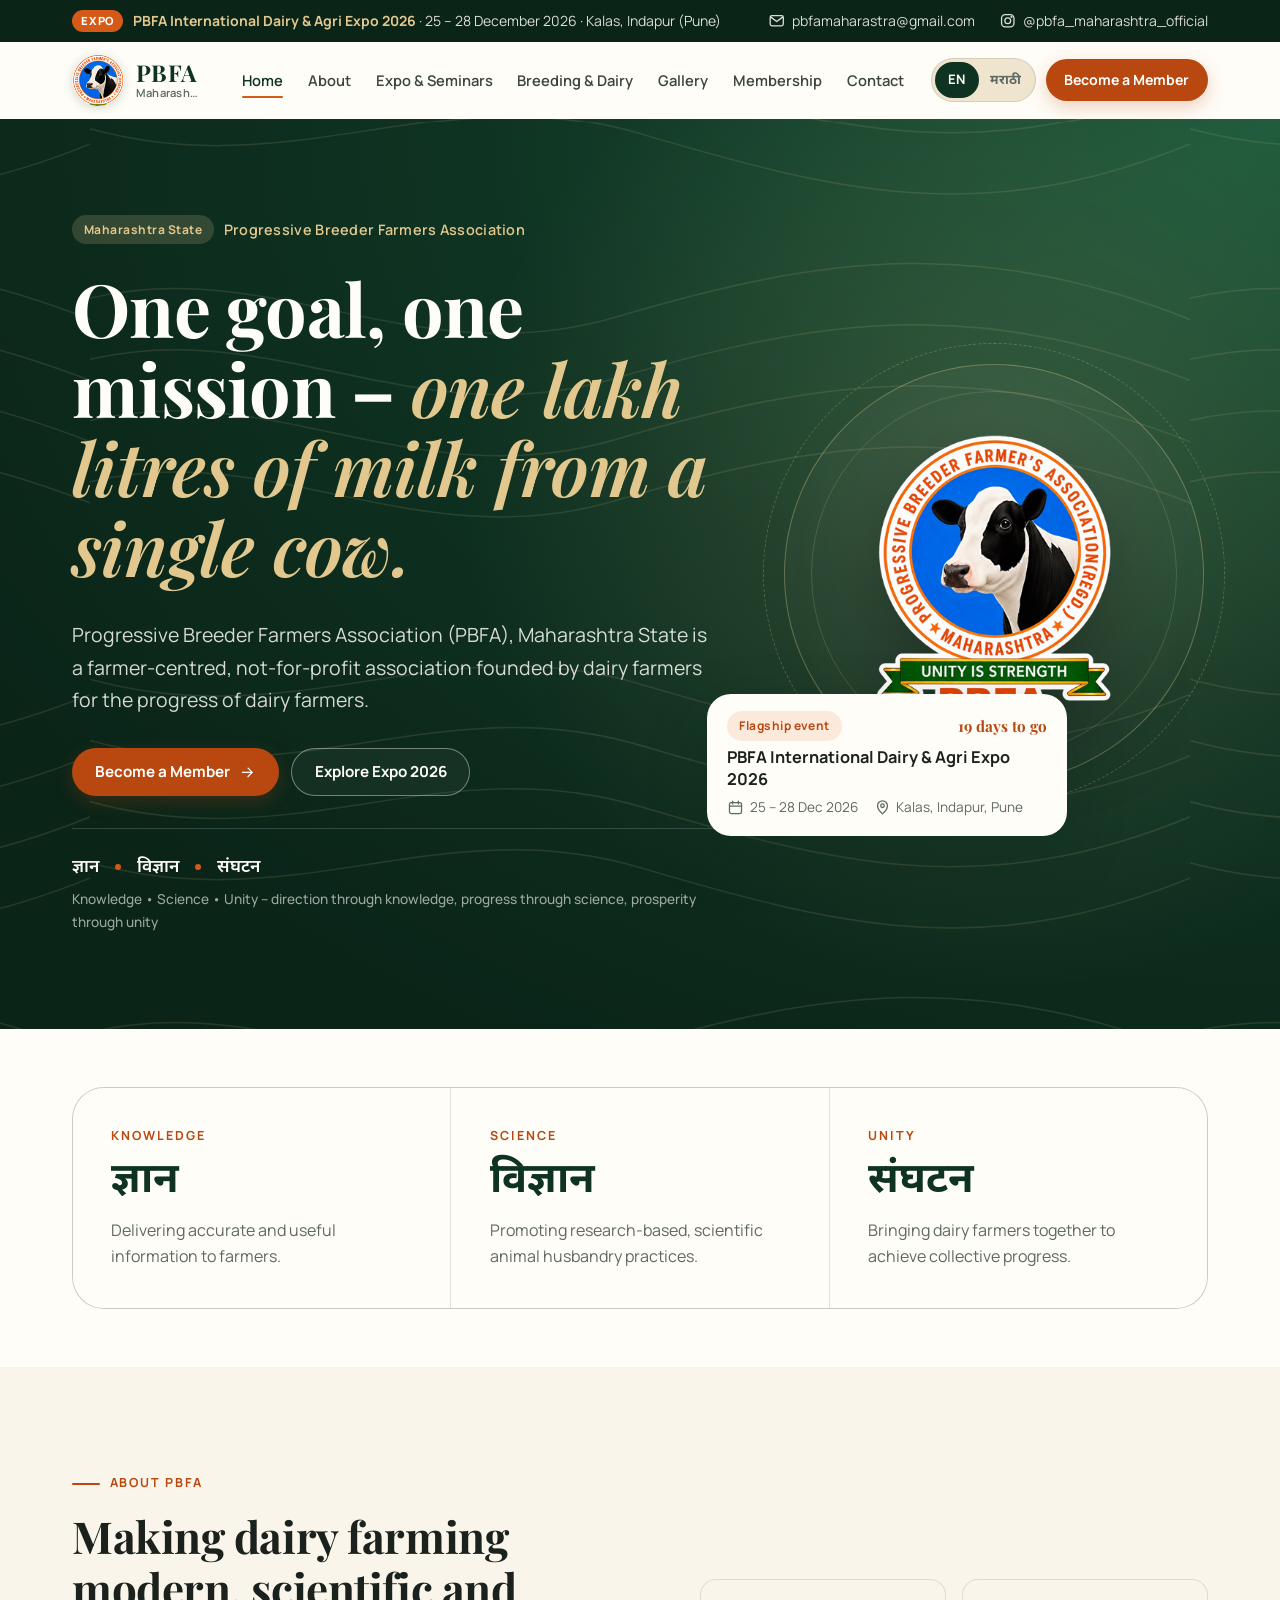
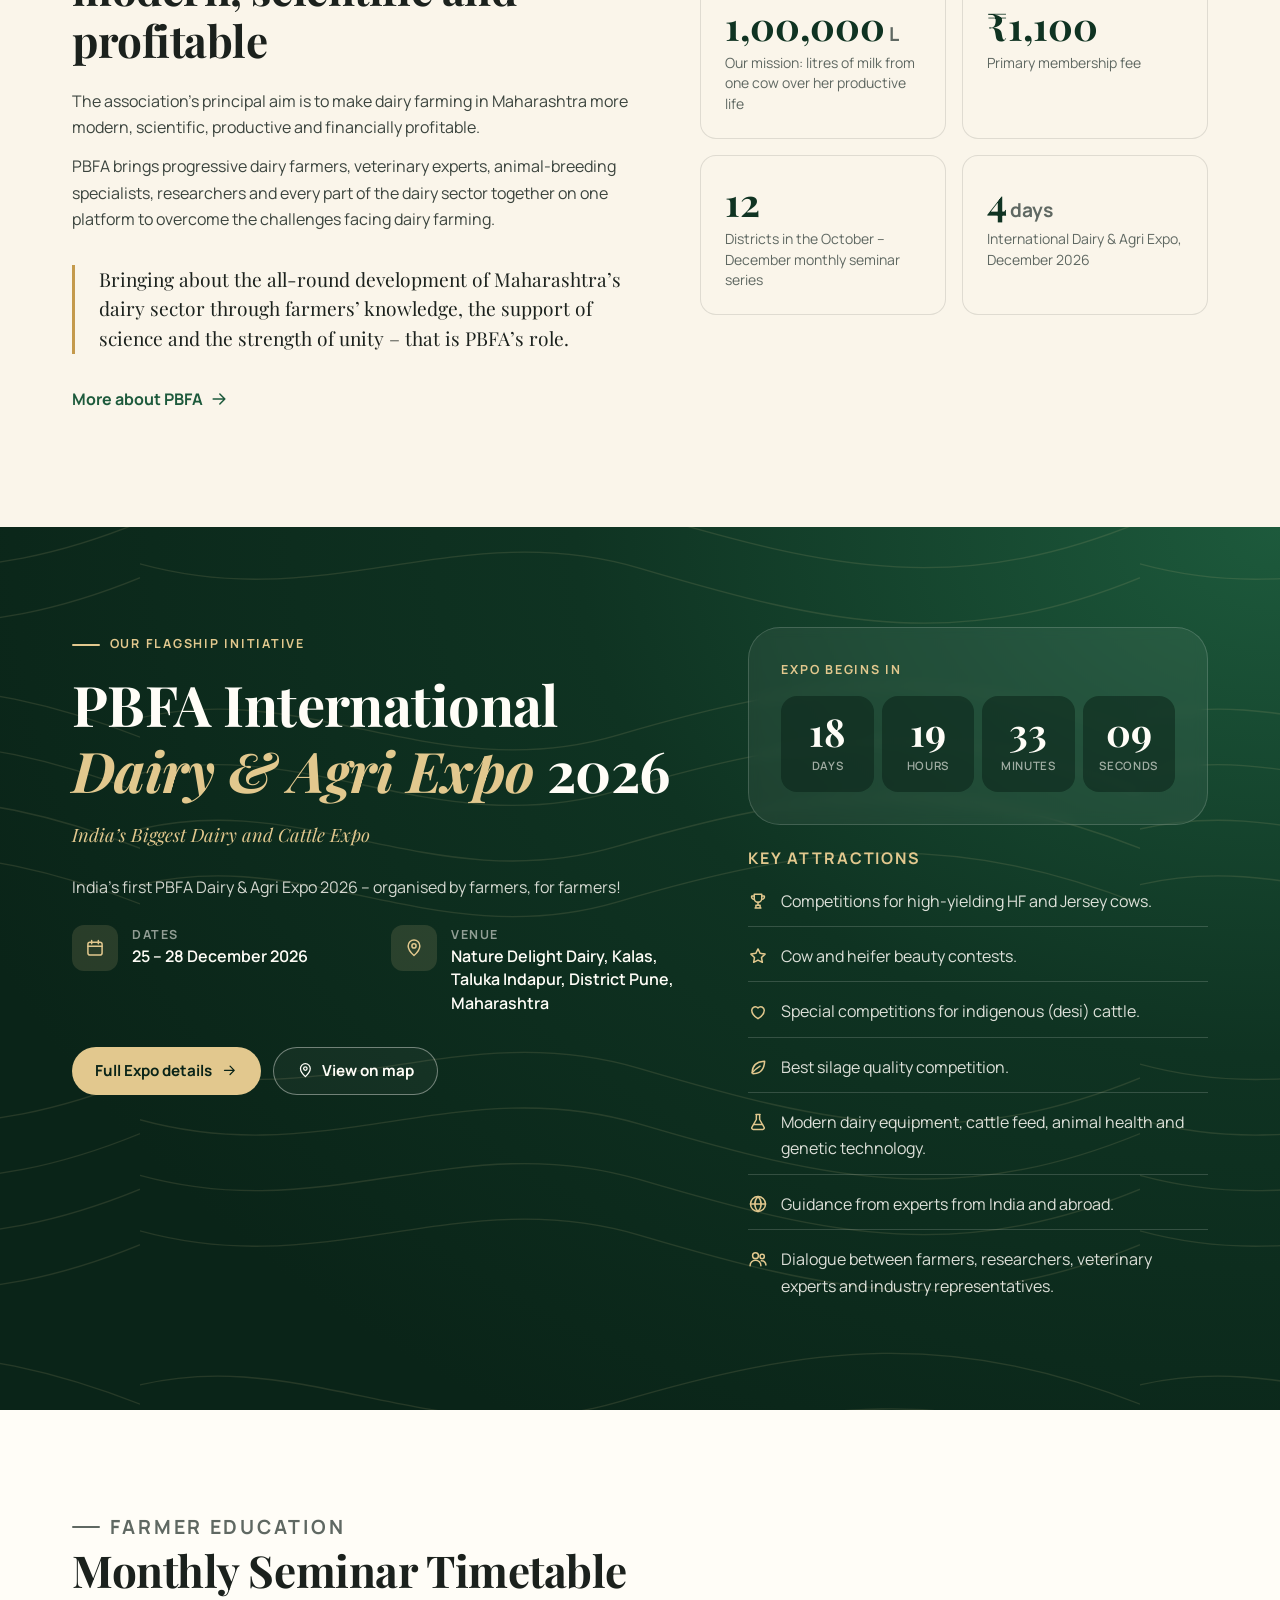
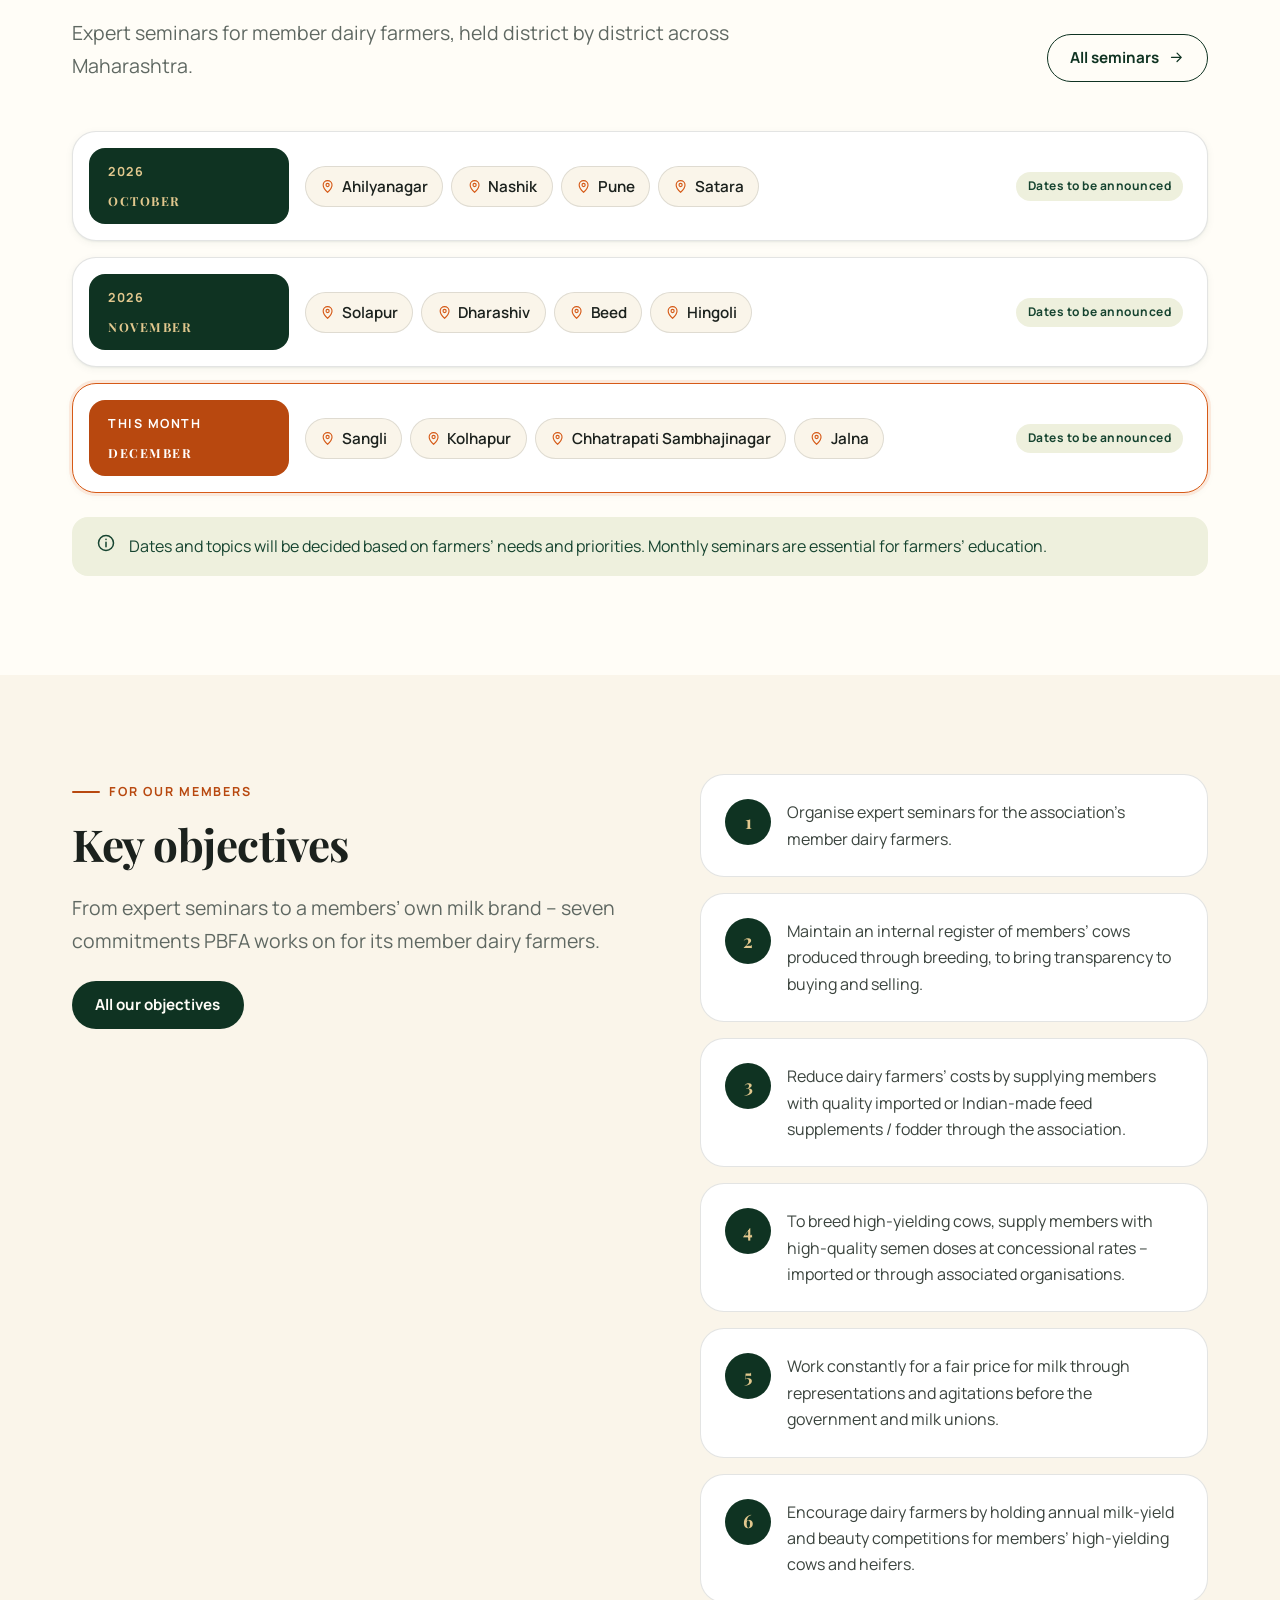
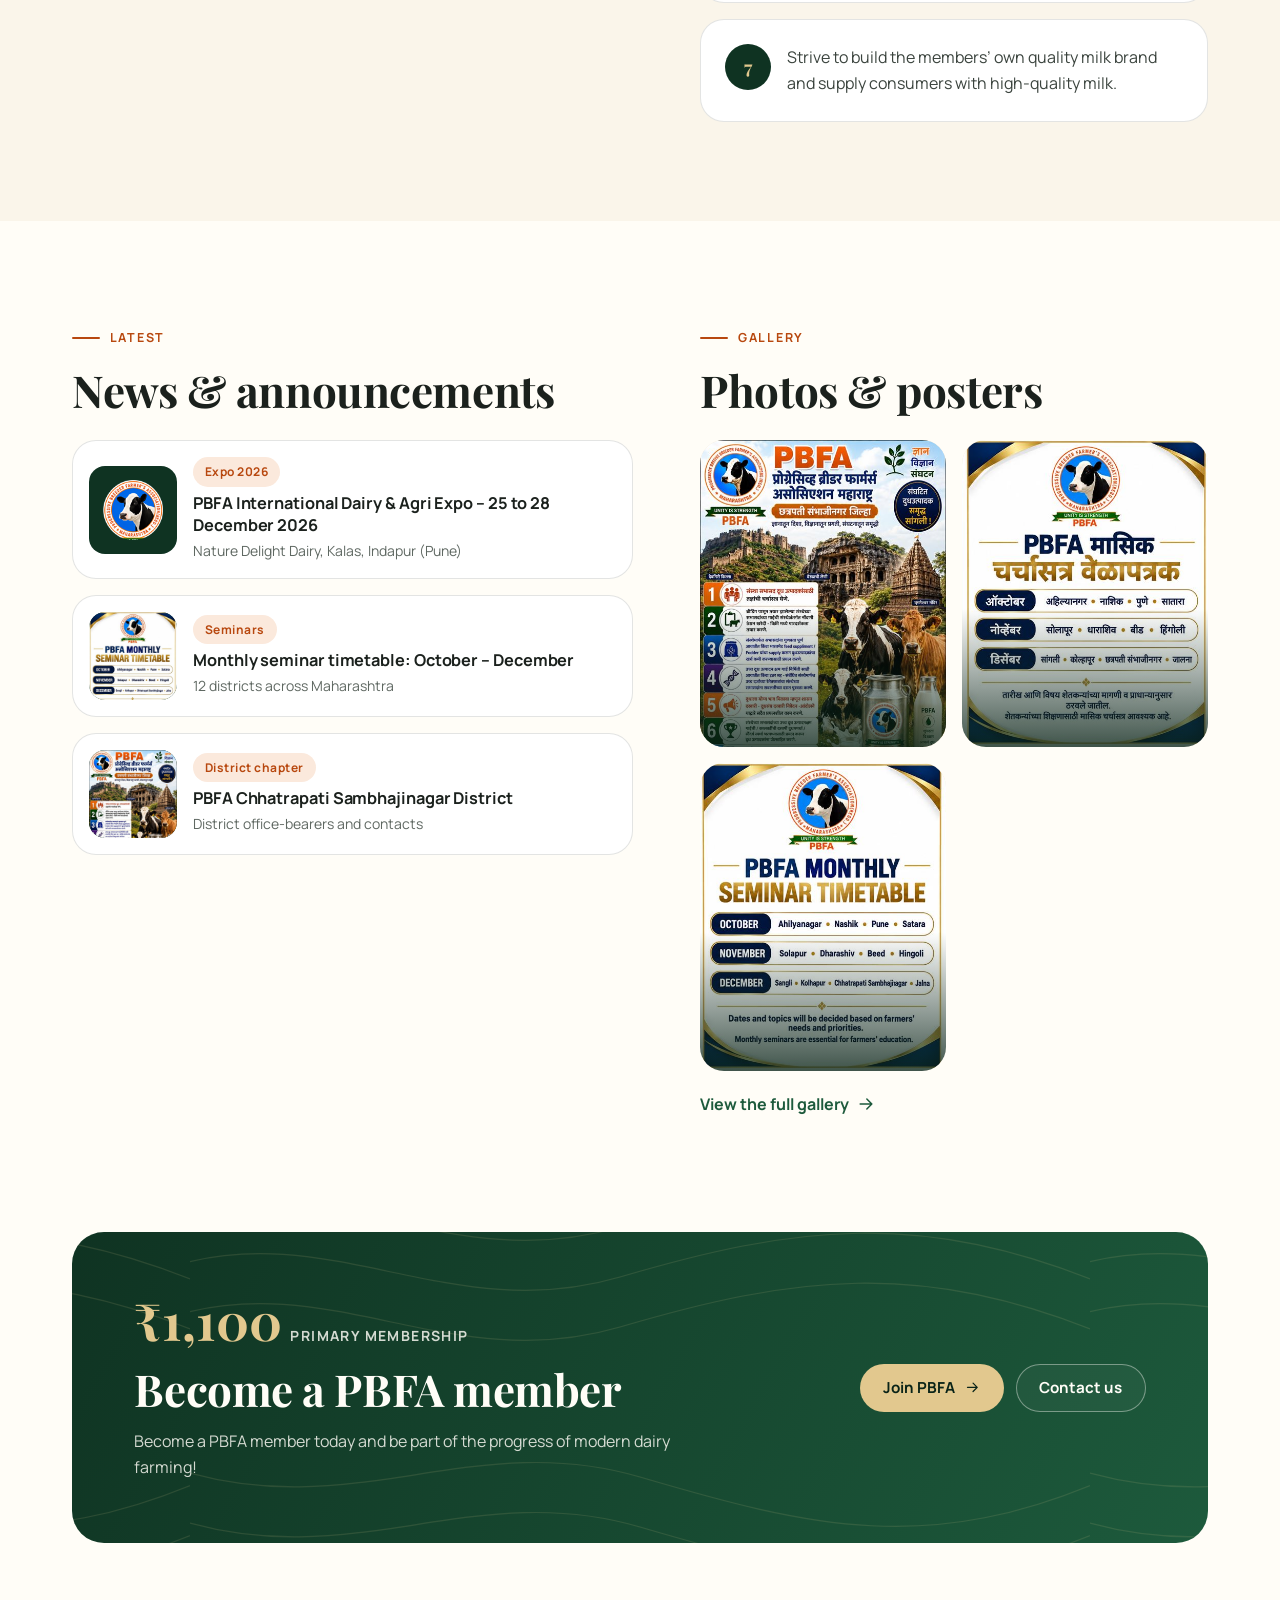
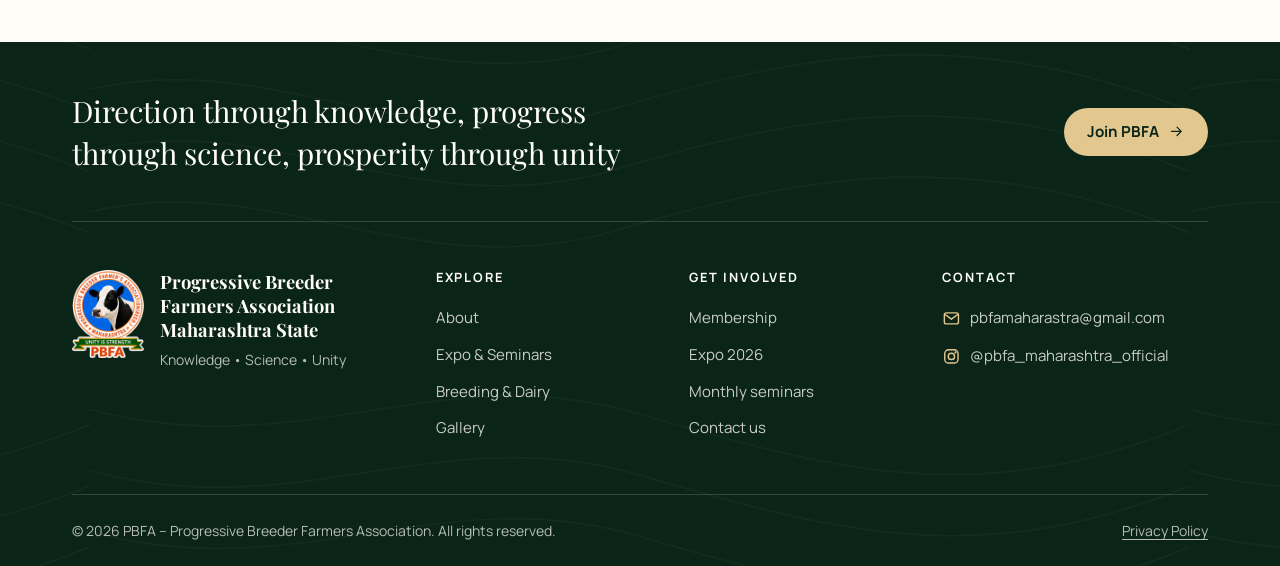
==== index.html @ 1615d713 "PBFA website: bilingual static site for GitHub Pages / Netlify Co-Authored-By: Claude Opus 5.5 <nore" ====
<!DOCTYPE html>
<html lang="en" data-lang="en">
<head>
<meta charset="utf-8">
<meta name="viewport" content="width=device-width, initial-scale=1">
<title>PBFA – Progressive Breeder Farmers Association, Maharashtra | प्रोग्रेसिव्ह ब्रीडर फार्मर्स असोसिएशन</title>
<meta name="description" content="PBFA is a farmer-centred, not-for-profit association of dairy farmers in Maharashtra working for scientific breeding, higher productivity and profitable dairy farming. Mission: one lakh litres of milk from one cow.">
<meta name="theme-color" content="#0f3322">
<meta property="og:type" content="website">
<meta property="og:site_name" content="PBFA Maharashtra">
<meta property="og:title" content="PBFA – Progressive Breeder Farmers Association, Maharashtra">
<meta property="og:description" content="ज्ञान • विज्ञान • संघटन – Knowledge, science and unity for Maharashtra’s dairy farmers. PBFA International Dairy & Agri Expo: 25–28 December 2026.">
<meta property="og:image" content="assets/images/social/og-image.jpg">
<meta property="og:locale" content="en_IN">
<meta property="og:locale:alternate" content="mr_IN">
<meta name="twitter:card" content="summary_large_image">
<link rel="icon" type="image/png" sizes="32x32" href="assets/images/logos/pbfa-seal-32.png">
<link rel="icon" type="image/png" sizes="192x192" href="assets/images/logos/pbfa-seal-192.png">
<link rel="apple-touch-icon" href="assets/images/logos/apple-touch-icon.png">
<link rel="manifest" href="site.webmanifest">
<script>(function(){var h=document.documentElement,l=new URLSearchParams(location.search).get("lang");h.dataset.lang=l==="mr"?"mr":"en";h.lang=h.dataset.lang;h.classList.add("js")})()</script>
<link rel="preconnect" href="https://fonts.googleapis.com">
<link rel="preconnect" href="https://fonts.gstatic.com" crossorigin>
<link rel="stylesheet" href="https://fonts.googleapis.com/css2?family=Manrope:wght@400;500;600;700;800&family=Noto+Sans+Devanagari:wght@400;500;600;700&family=Noto+Serif+Devanagari:wght@600;700&family=Playfair+Display:ital,wght@0,600;0,700;1,600&display=swap">
<link rel="stylesheet" href="assets/css/variables.css">
<link rel="stylesheet" href="assets/css/base.css">
<link rel="stylesheet" href="assets/css/layout.css">
<link rel="stylesheet" href="assets/css/components.css">
<link rel="stylesheet" href="assets/css/pages.css">
<link rel="preload" as="image" href="assets/images/logos/pbfa-logo-320.png">
<script type="module" src="assets/js/main.js"></script>
</head>
<body data-page="home">
<a class="skip-link" href="#main">Skip to content</a>
<div id="site-header-slot"><noscript><p class="container"><a href="about.html">About</a> · <a href="events.html">Expo &amp; Seminars</a> · <a href="breeding.html">Breeding</a> · <a href="gallery.html">Gallery</a> · <a href="membership.html">Membership</a> · <a href="contact.html">Contact</a></p></noscript></div>

<main id="main">

  <!-- ================= HERO ================= -->
  <section class="hero" aria-labelledby="hero-title">
    <div class="container hero__grid">
      <div>
        <div class="hero__kicker">
          <span class="badge badge--gold"><span lang="mr">महाराष्ट्र राज्य</span><span lang="en">Maharashtra State</span></span>
          <span class="hero__org"><span lang="mr">प्रोग्रेसिव्ह ब्रीडर फार्मर्स असोसिएशन</span><span lang="en">Progressive Breeder Farmers Association</span></span>
        </div>
        <h1 id="hero-title">
          <span lang="mr">ध्येय एकच, मिशन एकच – <em>एका गाईपासून एक लाख लिटर दूध!</em></span>
          <span lang="en">One goal, one mission – <em>one lakh litres of milk from a single cow.</em></span>
        </h1>
        <p class="hero__lead">
          <span lang="mr">प्रोग्रेसिव्ह ब्रीडर फार्मर्स असोसिएशन (PBFA), महाराष्ट्र राज्य ही दूध उत्पादक शेतकऱ्यांनी दूध उत्पादक शेतकऱ्यांच्या प्रगतीसाठी स्थापन केलेली शेतकरी-केंद्रित, ना-नफा तत्त्वावर कार्य करणारी संघटना आहे.</span>
          <span lang="en">Progressive Breeder Farmers Association (PBFA), Maharashtra State is a farmer-centred, not-for-profit association founded by dairy farmers for the progress of dairy farmers.</span>
        </p>
        <div class="btn-row">
          <a class="btn btn--primary" href="membership.html"><span lang="mr">सभासद व्हा</span><span lang="en">Become a Member</span><svg class="icon icon--arrow" aria-hidden="true"><use href="assets/icons/icons.svg#arrow-right"/></svg></a>
          <a class="btn btn--ghost-light" href="events.html#expo"><span lang="mr">एक्स्पो 2026 माहिती</span><span lang="en">Explore Expo 2026</span></a>
        </div>
        <div class="hero__trio" aria-label="ज्ञान, विज्ञान, संघटन">
          <span lang="mr" class="always">ज्ञान</span><i></i><span lang="mr" class="always">विज्ञान</span><i></i><span lang="mr" class="always">संघटन</span>
          <small><span lang="mr">ज्ञानातून दिशा, विज्ञानातून प्रगती, संघटनातून समृद्धी</span><span lang="en">Knowledge • Science • Unity – direction through knowledge, progress through science, prosperity through unity</span></small>
        </div>
      </div>

      <div class="hero__visual">
        <div class="medallion">
          <img src="assets/images/logos/pbfa-logo-320.png" width="320" height="393" alt="PBFA emblem – Progressive Breeder Farmer’s Association (Regd.), Maharashtra – Unity is Strength" fetchpriority="high">
        </div>
        <a class="hero-card" href="events.html#expo">
          <span class="hero-card__top">
            <span class="badge badge--saffron"><span lang="mr">प्रमुख उपक्रम</span><span lang="en">Flagship event</span></span>
            <span class="hero-card__days" data-render="daysLeft"></span>
          </span>
          <strong>PBFA International Dairy &amp; Agri Expo 2026</strong>
          <span class="hero-card__meta">
            <span><svg class="icon" aria-hidden="true"><use href="assets/icons/icons.svg#calendar"/></svg><span lang="mr">25 ते 28 डिसेंबर 2026</span><span lang="en">25 – 28 Dec 2026</span></span>
            <span><svg class="icon" aria-hidden="true"><use href="assets/icons/icons.svg#map-pin"/></svg><span lang="mr">कळस, इंदापूर, पुणे</span><span lang="en">Kalas, Indapur, Pune</span></span>
          </span>
        </a>
      </div>
    </div>
  </section>

  <!-- ================= PILLARS ================= -->
  <section class="section section--tight" aria-label="ज्ञान • विज्ञान • संघटन">
    <div class="container">
      <div class="pillars reveal">
        <div class="pillar">
          <span class="pillar__en">Knowledge</span>
          <span class="pillar__word always" lang="mr">ज्ञान</span>
          <p><span lang="mr">शेतकऱ्यांपर्यंत अचूक आणि उपयुक्त माहिती पोहोचवणे.</span><span lang="en">Delivering accurate and useful information to farmers.</span></p>
        </div>
        <div class="pillar">
          <span class="pillar__en">Science</span>
          <span class="pillar__word always" lang="mr">विज्ञान</span>
          <p><span lang="mr">संशोधनाधारित आणि शास्त्रीय पशुपालन पद्धतींना प्रोत्साहन देणे.</span><span lang="en">Promoting research-based, scientific animal husbandry practices.</span></p>
        </div>
        <div class="pillar">
          <span class="pillar__en">Unity</span>
          <span class="pillar__word always" lang="mr">संघटन</span>
          <p><span lang="mr">दूध उत्पादक शेतकऱ्यांना एकत्र आणून सामूहिक प्रगती साधणे.</span><span lang="en">Bringing dairy farmers together to achieve collective progress.</span></p>
        </div>
      </div>
    </div>
  </section>

  <!-- ================= ABOUT INTRO ================= -->
  <section class="section section--cream" aria-labelledby="intro-title">
    <div class="container split">
      <div class="reveal">
        <p class="eyebrow"><span lang="mr">आमची ओळख</span><span lang="en">About PBFA</span></p>
        <h2 id="intro-title"><span lang="mr">दुग्धव्यवसाय अधिक आधुनिक, वैज्ञानिक व फायदेशीर</span><span lang="en">Making dairy farming modern, scientific and profitable</span></h2>
        <div class="prose">
          <p><span lang="mr">महाराष्ट्रातील दुग्धव्यवसाय अधिक आधुनिक, वैज्ञानिक, उत्पादनक्षम आणि आर्थिकदृष्ट्या फायदेशीर बनवणे हे संघटनेचे प्रमुख उद्दिष्ट आहे.</span><span lang="en">The association’s principal aim is to make dairy farming in Maharashtra more modern, scientific, productive and financially profitable.</span></p>
          <p><span lang="mr">या आव्हानांवर मात करण्यासाठी प्रगतिशील दूध उत्पादक शेतकरी, पशुवैद्यकीय तज्ज्ञ, पशुप्रजनन क्षेत्रातील अभ्यासक, संशोधक आणि दुग्धव्यवसायातील विविध घटकांना एका व्यासपीठावर आणण्याचे कार्य PBFA करीत आहे.</span><span lang="en">PBFA brings progressive dairy farmers, veterinary experts, animal-breeding specialists, researchers and every part of the dairy sector together on one platform to overcome the challenges facing dairy farming.</span></p>
        </div>
        <blockquote class="intro__quote"><span lang="mr">शेतकऱ्यांचे ज्ञान, विज्ञानाची जोड आणि संघटनेची ताकद यांमधून महाराष्ट्रातील दुग्धव्यवसायाचा सर्वांगीण विकास घडवणे, हीच PBFA ची भूमिका आहे.</span><span lang="en">Bringing about the all-round development of Maharashtra’s dairy sector through farmers’ knowledge, the support of science and the strength of unity – that is PBFA’s role.</span></blockquote>
        <p style="margin-top:2rem"><a class="text-link" href="about.html"><span lang="mr">PBFA विषयी अधिक</span><span lang="en">More about PBFA</span><svg class="icon" aria-hidden="true"><use href="assets/icons/icons.svg#arrow-right"/></svg></a></p>
      </div>
      <div class="facts reveal">
        <div class="fact"><span class="fact__value">1,00,000<small>L</small></span><span class="fact__label"><span lang="mr">ध्येय: एका गाईपासून तिच्या संपूर्ण उत्पादक आयुष्यात</span><span lang="en">Our mission: litres of milk from one cow over her productive life</span></span></div>
        <div class="fact"><span class="fact__value">₹1,100</span><span class="fact__label"><span lang="mr">प्राथमिक सभासदत्व शुल्क</span><span lang="en">Primary membership fee</span></span></div>
        <div class="fact"><span class="fact__value">12</span><span class="fact__label"><span lang="mr">ऑक्टोबर – डिसेंबर मासिक चर्चासत्रांतील जिल्हे</span><span lang="en">Districts in the October – December monthly seminar series</span></span></div>
        <div class="fact"><span class="fact__value">4<small lang="mr">दिवस</small><small lang="en">days</small></span><span class="fact__label"><span lang="mr">आंतरराष्ट्रीय डेअरी व कृषी प्रदर्शन, डिसेंबर 2026</span><span lang="en">International Dairy &amp; Agri Expo, December 2026</span></span></div>
      </div>
    </div>
  </section>

  <!-- ================= EXPO ================= -->
  <section class="section section--dark expo" aria-labelledby="expo-title">
    <div class="container expo__grid">
      <div class="reveal">
        <p class="eyebrow"><span lang="mr">संघटनेचा महत्त्वाकांक्षी उपक्रम</span><span lang="en">Our flagship initiative</span></p>
        <h2 class="expo__title" id="expo-title">PBFA International <em>Dairy &amp; Agri Expo</em> 2026</h2>
        <span class="expo__claim"><span lang="mr">भारतातील सर्वात मोठे डेअरी प्रदर्शन</span><span lang="en">India’s Biggest Dairy and Cattle Expo</span></span>
        <p><span lang="mr">शेतकऱ्यांनी शेतकऱ्यांसाठी भरवलेला भारतातील पहिला PBFA डेअरी व ॲग्री एक्स्पो 2026!</span><span lang="en">India’s first PBFA Dairy &amp; Agri Expo 2026 – organised by farmers, for farmers!</span></p>
        <div class="expo__meta">
          <div class="meta-item">
            <span class="meta-item__icon"><svg class="icon" aria-hidden="true"><use href="assets/icons/icons.svg#calendar"/></svg></span>
            <span><span class="meta-item__label"><span lang="mr">दिनांक</span><span lang="en">Dates</span></span><span class="meta-item__value"><span lang="mr">25 ते 28 डिसेंबर 2026</span><span lang="en">25 – 28 December 2026</span></span></span>
          </div>
          <div class="meta-item">
            <span class="meta-item__icon"><svg class="icon" aria-hidden="true"><use href="assets/icons/icons.svg#map-pin"/></svg></span>
            <span><span class="meta-item__label"><span lang="mr">स्थळ</span><span lang="en">Venue</span></span><span class="meta-item__value"><span lang="mr">नेचर डिलाईट डेअरी, कळस, तालुका इंदापूर, जिल्हा पुणे, महाराष्ट्र.</span><span lang="en">Nature Delight Dairy, Kalas, Taluka Indapur, District Pune, Maharashtra</span></span></span>
          </div>
        </div>
        <div class="btn-row">
          <a class="btn btn--gold" href="events.html#expo"><span lang="mr">एक्स्पोची संपूर्ण माहिती</span><span lang="en">Full Expo details</span><svg class="icon icon--arrow" aria-hidden="true"><use href="assets/icons/icons.svg#arrow-right"/></svg></a>
          <a class="btn btn--ghost-light" href="https://www.google.com/maps/search/?api=1&amp;query=Nature+Delight+Dairy+Kalas+Indapur+Pune" target="_blank" rel="noopener"><svg class="icon" aria-hidden="true"><use href="assets/icons/icons.svg#map-pin"/></svg><span lang="mr">नकाशावर पहा</span><span lang="en">View on map</span></a>
        </div>
      </div>
      <div class="reveal">
        <div class="countdown" data-render="countdown"></div>
        <div style="margin-top:1.5rem">
          <h3 style="font-size:1rem;letter-spacing:.12em;text-transform:uppercase;color:var(--gold-300);font-family:var(--font-sans)"><span lang="mr">प्रमुख आकर्षणे</span><span lang="en">Key attractions</span></h3>
          <div data-render="expoHighlights"></div>
        </div>
      </div>
    </div>
  </section>

  <!-- ================= SEMINARS ================= -->
  <section class="section" aria-labelledby="seminar-title">
    <div class="container">
      <div class="section-head section-head__row reveal">
        <div>
          <p class="eyebrow"><span lang="mr">शेतकरी शिक्षण</span><span lang="en">Farmer education</span></p>
          <h2 id="seminar-title"><span lang="mr">PBFA मासिक चर्चासत्र वेळापत्रक</span><span lang="en">Monthly Seminar Timetable</span></h2>
          <p><span lang="mr">संस्था सभासद दूध उत्पादकांसाठी तज्ञांची चर्चासत्रे – महाराष्ट्रातील जिल्ह्याजिल्ह्यात.</span><span lang="en">Expert seminars for member dairy farmers, held district by district across Maharashtra.</span></p>
        </div>
        <a class="btn btn--outline" href="events.html#seminars"><span lang="mr">सर्व चर्चासत्रे</span><span lang="en">All seminars</span><svg class="icon icon--arrow" aria-hidden="true"><use href="assets/icons/icons.svg#arrow-right"/></svg></a>
      </div>
      <div class="reveal" data-render="timetable"></div>
    </div>
  </section>

  <!-- ================= KEY OBJECTIVES ================= -->
  <section class="section section--cream" aria-labelledby="obj-title">
    <div class="container split" style="align-items:start">
      <div class="reveal" style="position:sticky;top:calc(var(--header-h) + 2rem)">
        <p class="eyebrow"><span lang="mr">सभासदांसाठी</span><span lang="en">For our members</span></p>
        <h2 id="obj-title"><span lang="mr">प्रमुख उद्दिष्टे</span><span lang="en">Key objectives</span></h2>
        <p class="lead"><span lang="mr">चर्चासत्रांपासून ते स्वतःच्या दूध ब्रँडपर्यंत – सभासद दूध उत्पादकांच्या प्रगतीसाठी PBFA ची सात प्रमुख उद्दिष्टे.</span><span lang="en">From expert seminars to a members’ own milk brand – seven commitments PBFA works on for its member dairy farmers.</span></p>
        <div class="btn-row" style="margin-top:1.5rem">
          <a class="btn btn--dark" href="about.html#objectives"><span lang="mr">संघटनेची सर्व उद्दिष्टे</span><span lang="en">All our objectives</span></a>
        </div>
      </div>
      <ol class="objectives" style="grid-template-columns:1fr">
        <li class="objective objective--plain reveal"><span class="objective__num">1</span><p><span lang="mr">संस्था सभासद दूध उत्पादकांसाठी तज्ञांची चर्चासत्र घेणे.</span><span lang="en">Organise expert seminars for the association’s member dairy farmers.</span></p></li>
        <li class="objective objective--plain reveal"><span class="objective__num">2</span><p><span lang="mr">ब्रिडिंग पासून तयार झालेल्या संस्थेच्या सभासदांच्या गाईंची संस्थेअंतर्गत नोंदणी ठेऊन खरेदी - विक्री मध्ये पारदर्शकता तयार करणे.</span><span lang="en">Maintain an internal register of members’ cows produced through breeding, to bring transparency to buying and selling.</span></p></li>
        <li class="objective objective--plain reveal"><span class="objective__num">3</span><p><span lang="mr">संस्थेमार्फत सभासदांना गुणवत्ता पूर्ण आयातीत किंवा भारतमेड feed suppliment / Fodder यांचा supply करून दुधउत्पादकांचा खर्च कमी करण्यासाठी प्रयत्न करणे.</span><span lang="en">Reduce dairy farmers’ costs by supplying members with quality imported or Indian-made feed supplements / fodder through the association.</span></p></li>
        <li class="objective objective--plain reveal"><span class="objective__num">4</span><p><span lang="mr">उच्च दुध उत्पादन क्षम गाई निर्मिती साठी आयातीत किंवा इतर सह - संबधित संस्थेमार्फत उच्च दर्जाच्या रेतमात्रांचा संस्थेच्या सभासदांना सवलतीच्या दरात पुरवठा करणे.</span><span lang="en">To breed high-yielding cows, supply members with high-quality semen doses at concessional rates – imported or through associated organisations.</span></p></li>
        <li class="objective objective--plain reveal"><span class="objective__num">5</span><p><span lang="mr">दुधाला योग्य भाव मिळावा म्हणून शासन दरबारी - दूधसंघ दरबारी निवेदन -आंदोलने याद्वारे सदैव प्रयत्नशील काम करणे.</span><span lang="en">Work constantly for a fair price for milk through representations and agitations before the government and milk unions.</span></p></li>
        <li class="objective objective--plain reveal"><span class="objective__num">6</span><p><span lang="mr">संस्थेच्या सभासदांच्या उच्च दूध उत्पादनक्षम गाईंची / कालवडींची दरवर्षी दूधस्पर्धा / सौंदर्य स्पर्धा भरवण्यासाठी प्रयत्न करून दुध उत्पादकांना प्रोत्साहित करणे.</span><span lang="en">Encourage dairy farmers by holding annual milk-yield and beauty competitions for members’ high-yielding cows and heifers.</span></p></li>
        <li class="objective objective--plain reveal"><span class="objective__num">7</span><p><span lang="mr">संस्थेच्या दुधउत्पादकांचा दुधाचा स्वतःचा गुणवत्ता पूर्ण ब्रँड तयार करून ग्राहकांना दर्जेदार दुधाचा पुरवठा करण्यासाठी प्रयत्नशील राहणे.</span><span lang="en">Strive to build the members’ own quality milk brand and supply consumers with high-quality milk.</span></p></li>
      </ol>
    </div>
  </section>

  <!-- ================= UPDATES + GALLERY ================= -->
  <section class="section" aria-labelledby="updates-title">
    <div class="container split" style="align-items:start">
      <div class="reveal">
        <p class="eyebrow"><span lang="mr">ताज्या घडामोडी</span><span lang="en">Latest</span></p>
        <h2 id="updates-title"><span lang="mr">सूचना व घोषणा</span><span lang="en">News &amp; announcements</span></h2>
        <div data-render="updates" style="margin-top:1.5rem"></div>
      </div>
      <div class="reveal">
        <p class="eyebrow"><span lang="mr">गॅलरी</span><span lang="en">Gallery</span></p>
        <h2><span lang="mr">छायाचित्रे व पोस्टर्स</span><span lang="en">Photos &amp; posters</span></h2>
        <div data-render="galleryPreview" data-limit="3" style="margin-top:1.5rem"></div>
        <p style="margin-top:1.25rem"><a class="text-link" href="gallery.html"><span lang="mr">संपूर्ण गॅलरी पहा</span><span lang="en">View the full gallery</span><svg class="icon" aria-hidden="true"><use href="assets/icons/icons.svg#arrow-right"/></svg></a></p>
      </div>
    </div>
  </section>

  <!-- ================= MEMBERSHIP CTA ================= -->
  <section class="section" style="padding-top:0" aria-labelledby="join-title">
    <div class="container">
      <div class="cta-band reveal">
        <div>
          <div class="price-tag"><b>₹1,100</b><span><span lang="mr">प्राथमिक सभासदत्व शुल्क</span><span lang="en">Primary membership</span></span></div>
          <h2 id="join-title"><span lang="mr">PBFA सभासदत्व</span><span lang="en">Become a PBFA member</span></h2>
          <p><span lang="mr">आजच PBFA चे सभासद व्हा आणि आधुनिक दुग्धव्यवसायाच्या प्रगतीमध्ये सहभागी व्हा!</span><span lang="en">Become a PBFA member today and be part of the progress of modern dairy farming!</span></p>
        </div>
        <div class="btn-row">
          <a class="btn btn--gold" href="membership.html"><span lang="mr">सभासद व्हा</span><span lang="en">Join PBFA</span><svg class="icon icon--arrow" aria-hidden="true"><use href="assets/icons/icons.svg#arrow-right"/></svg></a>
          <a class="btn btn--ghost-light" href="contact.html"><span lang="mr">संपर्क साधा</span><span lang="en">Contact us</span></a>
        </div>
      </div>
    </div>
  </section>
</main>

<div id="site-footer-slot"></div>
</body>
</html>
---- assets/css/variables.css ----
/* =========================================================
   PBFA design tokens
   Palette derived from the PBFA logo (ribbon green, seal saffron,
   ivory border) plus warm agricultural neutrals.
   ========================================================= */
:root {
  /* Brand greens (from the "Unity is Strength" ribbon) */
  --forest-950: #0a2418;
  --forest-900: #0f3322;
  --forest-800: #164430;
  --forest-700: #1d5a3c;
  --forest-500: #2f7a4f;
  --olive-500: #6f7d3c;
  --olive-100: #eef0dd;

  /* Saffron (from the seal lettering) – used sparingly for actions */
  --saffron-600: #b8480f;
  --saffron-500: #d65a17;
  --saffron-100: #fbe9dc;

  /* Warm neutrals */
  --ivory: #fffdf7;
  --cream: #faf5ea;
  --sand-200: #efe5cf;
  --sand-300: #e3d5b6;
  --brown-700: #5b3f27;
  --brown-500: #8a6643;
  --gold-500: #c49a4c;
  --gold-300: #e2c88e;

  /* Ink */
  --ink-900: #1b211d;
  --ink-700: #3b443e;
  --ink-500: #5f6862;
  --line: rgba(27, 33, 29, .12);
  --line-light: rgba(255, 253, 247, .16);

  /* Typography */
  --font-sans: "Manrope", "Noto Sans Devanagari", system-ui, -apple-system, "Segoe UI", sans-serif;
  --font-serif: "Playfair Display", "Noto Serif Devanagari", Georgia, serif;
  --font-deva: "Noto Sans Devanagari", "Manrope", sans-serif;

  --fs-hero: clamp(2.35rem, 1.4rem + 4.2vw, 4.6rem);
  --fs-h1: clamp(2.1rem, 1.5rem + 2.6vw, 3.5rem);
  --fs-h2: clamp(1.75rem, 1.3rem + 1.9vw, 2.75rem);
  --fs-h3: clamp(1.15rem, 1.05rem + .45vw, 1.4rem);
  --fs-lead: clamp(1.05rem, 1rem + .3vw, 1.22rem);
  --fs-body: 1rem;
  --fs-small: .875rem;
  --fs-label: .78rem;

  /* Spacing scale */
  --s-1: .25rem; --s-2: .5rem; --s-3: .75rem; --s-4: 1rem; --s-5: 1.5rem;
  --s-6: 2rem; --s-7: 3rem; --s-8: 4rem; --s-9: 6rem;
  --section-y: clamp(3.5rem, 2.2rem + 5vw, 7rem);
  --gutter: clamp(1.1rem, .6rem + 2vw, 2rem);
  --container: 1200px;

  /* Shape & depth */
  --r-sm: 10px; --r-md: 16px; --r-lg: 24px; --r-xl: 32px; --r-pill: 999px;
  --shadow-sm: 0 1px 2px rgba(15, 51, 34, .06), 0 2px 8px rgba(15, 51, 34, .05);
  --shadow-md: 0 4px 12px rgba(15, 51, 34, .07), 0 14px 34px rgba(15, 51, 34, .08);
  --shadow-lg: 0 20px 60px rgba(10, 36, 24, .22);

  --ease: cubic-bezier(.2, .7, .2, 1);
  --header-h: 76px;

  /* Decorative contour lines (fields / furrows) used on dark sections */
  --contour: url("data:image/svg+xml,%3Csvg xmlns='http://www.w3.org/2000/svg' viewBox='0 0 900 600' fill='none' stroke='%23e2c88e' stroke-opacity='.13' stroke-width='1.2'%3E%3Cpath d='M-20 80C140 30 260 140 430 90s300-70 490 10'/%3E%3Cpath d='M-20 130c160-50 280 60 450 10s300-70 490 10'/%3E%3Cpath d='M-20 180c160-50 280 60 450 10s300-70 490 10'/%3E%3Cpath d='M-20 230c160-50 280 60 450 10s300-70 490 10'/%3E%3Cpath d='M-20 380c180 60 300-40 470 10s290 80 470 0'/%3E%3Cpath d='M-20 430c180 60 300-40 470 10s290 80 470 0'/%3E%3Cpath d='M-20 480c180 60 300-40 470 10s290 80 470 0'/%3E%3Cpath d='M-20 530c180 60 300-40 470 10s290 80 470 0'/%3E%3C/svg%3E");
}
---- assets/css/base.css ----
/* =========================================================
   Base: reset, typography, language switching, layout primitives
   ========================================================= */
*, *::before, *::after { box-sizing: border-box; }
html { -webkit-text-size-adjust: 100%; scroll-behavior: smooth; scroll-padding-top: calc(var(--header-h) + 16px); }
body {
  margin: 0; font-family: var(--font-sans); font-size: var(--fs-body); line-height: 1.65;
  color: var(--ink-700); background: var(--ivory); text-rendering: optimizeLegibility;
  -webkit-font-smoothing: antialiased; overflow-x: hidden;
}
img, svg, video { display: block; max-width: 100%; height: auto; }
button, input, select, textarea { font: inherit; color: inherit; }
a { color: var(--forest-700); text-underline-offset: 3px; }
a:hover { color: var(--forest-900); }
p { margin: 0 0 1em; }
ul, ol { margin: 0; padding: 0; }
h1, h2, h3, h4 { margin: 0 0 .5em; color: var(--ink-900); line-height: 1.18; font-weight: 700; }
h1, h2 { font-family: var(--font-serif); letter-spacing: -.01em; }
h1 { font-size: var(--fs-h1); }
h2 { font-size: var(--fs-h2); }
h3 { font-size: var(--fs-h3); font-weight: 700; letter-spacing: -.005em; }
/* Devanagari needs extra line height so matras are not clipped */
[lang="mr"] { line-height: inherit; }
h1 [lang="mr"], h2 [lang="mr"], h3 [lang="mr"] { line-height: 1.38; }
:focus-visible { outline: 3px solid var(--saffron-500); outline-offset: 3px; border-radius: 4px; }
::selection { background: var(--gold-300); color: var(--ink-900); }

/* ---------- Bilingual content ----------
   Content is written as sibling elements with lang="mr" / lang="en".
   html[data-lang] decides which one is shown. .always keeps both. */
html[data-lang="en"] body [lang="mr"]:not(.always),
html[data-lang="mr"] body [lang="en"]:not(.always) { display: none !important; }

/* ---------- Layout primitives ---------- */
.container { width: 100%; max-width: var(--container); margin-inline: auto; padding-inline: var(--gutter); }
.container--narrow { max-width: 860px; }
.section { padding-block: var(--section-y); position: relative; }
.section--cream { background: var(--cream); }
.section--sand { background: var(--sand-200); }
.section--dark { background: var(--forest-900); color: rgba(255, 253, 247, .82); }
.section--dark h2, .section--dark h3 { color: var(--ivory); }
.section--tight { padding-block: clamp(2.5rem, 2rem + 2vw, 4rem); }

.section-head { max-width: 720px; margin-bottom: clamp(2rem, 1.5rem + 2vw, 3.25rem); }
.section-head--center { margin-inline: auto; text-align: center; }
.section-head p { font-size: var(--fs-lead); color: var(--ink-500); margin: 0; }
.section--dark .section-head p { color: rgba(255, 253, 247, .72); }
.section-head__row { display: flex; flex-wrap: wrap; align-items: end; justify-content: space-between; gap: var(--s-5); max-width: none; }
.section-head__row > div { max-width: 680px; }

.eyebrow {
  display: inline-flex; align-items: center; gap: .6rem; margin-bottom: var(--s-4);
  font-size: var(--fs-label); font-weight: 700; letter-spacing: .14em; text-transform: uppercase; color: var(--saffron-600);
}
.eyebrow::before { content: ""; width: 28px; height: 2px; background: currentColor; border-radius: 2px; }
.section--dark .eyebrow, .eyebrow--light { color: var(--gold-300); }
.section-head--center .eyebrow::after { content: ""; width: 28px; height: 2px; background: currentColor; border-radius: 2px; }

.lead { font-size: var(--fs-lead); color: var(--ink-500); }
.prose p { max-width: 68ch; }
.prose p + p { margin-top: -.2em; }

.grid { display: grid; gap: var(--s-5); }
.grid--2 { grid-template-columns: repeat(auto-fit, minmax(min(100%, 420px), 1fr)); }
.grid--3 { grid-template-columns: repeat(auto-fit, minmax(min(100%, 300px), 1fr)); }
.grid--4 { grid-template-columns: repeat(auto-fit, minmax(min(100%, 240px), 1fr)); }

.split { display: grid; gap: clamp(2rem, 1rem + 4vw, 5rem); align-items: center; }
@media (min-width: 960px) { .split { grid-template-columns: 1.05fr .95fr; } .split--reverse > :first-child { order: 2; } }

.icon { width: 1.25em; height: 1.25em; flex: none; fill: none; stroke: currentColor; stroke-width: 1.8; stroke-linecap: round; stroke-linejoin: round; }
.icon--fill { fill: currentColor; stroke: none; }

.visually-hidden {
  position: absolute !important; width: 1px; height: 1px; padding: 0; margin: -1px; overflow: hidden;
  clip: rect(0 0 0 0); white-space: nowrap; border: 0;
}
.skip-link {
  position: absolute; left: 1rem; top: -100px; z-index: 100; padding: .75rem 1.25rem; border-radius: var(--r-sm);
  background: var(--forest-900); color: var(--ivory); font-weight: 700; text-decoration: none;
}
.skip-link:focus { top: 1rem; color: var(--ivory); }

/* Scroll reveal (only active when JS adds .js and motion is allowed) */
@media (prefers-reduced-motion: no-preference) {
  .js .reveal { opacity: 0; transform: translateY(18px); transition: opacity .7s var(--ease), transform .7s var(--ease); }
  .js .reveal.is-visible { opacity: 1; transform: none; }
}
@media (prefers-reduced-motion: reduce) {
  html { scroll-behavior: auto; }
  *, *::before, *::after { animation-duration: .01ms !important; transition-duration: .01ms !important; }
}
---- assets/css/layout.css ----
/* =========================================================
   Layout: announcement bar, header & navigation, footer, page banners
   ========================================================= */

/* ---------- Announcement bar ---------- */
.topbar { background: var(--forest-950); color: rgba(255, 253, 247, .85); font-size: var(--fs-small); }
.topbar__inner { display: flex; align-items: center; justify-content: space-between; gap: var(--s-4); min-height: 42px; padding-block: .4rem; }
.topbar__news { display: flex; align-items: center; gap: .6rem; color: inherit; text-decoration: none; min-width: 0; }
.topbar__news:hover { color: var(--ivory); }
.topbar__tag {
  flex: none; padding: .1rem .55rem; border-radius: var(--r-pill); background: var(--saffron-500); color: #fff;
  font-size: .7rem; font-weight: 800; letter-spacing: .08em; text-transform: uppercase;
}
.topbar__text { overflow: hidden; text-overflow: ellipsis; white-space: nowrap; }
.topbar__text strong { color: var(--gold-300); font-weight: 700; }
.topbar__links { display: none; align-items: center; gap: var(--s-5); }
.topbar__links a { display: inline-flex; align-items: center; gap: .4rem; color: inherit; text-decoration: none; }
.topbar__links a:hover { color: var(--ivory); }
@media (min-width: 900px) { .topbar__links { display: flex; } }

/* ---------- Header ---------- */
.site-header {
  position: sticky; top: 0; z-index: 50; background: rgba(255, 253, 247, .92);
  backdrop-filter: saturate(1.4) blur(12px); -webkit-backdrop-filter: saturate(1.4) blur(12px);
  border-bottom: 1px solid transparent; transition: border-color .3s, box-shadow .3s;
}
.site-header.is-scrolled { border-color: var(--line); box-shadow: 0 6px 24px rgba(15, 51, 34, .06); }
.site-header__inner { display: flex; align-items: center; gap: var(--s-4); height: var(--header-h); }
#site-header-slot { min-height: calc(var(--header-h) + 42px); }

.brand { display: flex; align-items: center; gap: .75rem; text-decoration: none; color: var(--ink-900); margin-right: auto; min-width: 0; }
.brand img { width: 52px; height: 52px; border-radius: 50%; box-shadow: 0 2px 10px rgba(15, 51, 34, .18); }
.brand__text { display: flex; flex-direction: column; line-height: 1.15; min-width: 0; }
.brand__name { font-family: var(--font-serif); font-size: 1.45rem; font-weight: 700; letter-spacing: .02em; color: var(--forest-900); }
.brand__full { font-size: .7rem; font-weight: 600; letter-spacing: .02em; color: var(--ink-500); white-space: nowrap; overflow: hidden; text-overflow: ellipsis; max-width: 46vw; }

.nav { display: none; }
.nav__list { display: flex; align-items: center; gap: .15rem; list-style: none; }
.nav__link {
  position: relative; display: block; padding: .55rem .7rem; border-radius: var(--r-sm);
  color: var(--ink-700); font-size: .92rem; font-weight: 600; text-decoration: none; white-space: nowrap;
}
.nav__link:hover { color: var(--forest-900); background: var(--olive-100); }
.nav__link[aria-current="page"] { color: var(--forest-900); }
.nav__link[aria-current="page"]::after {
  content: ""; position: absolute; left: .7rem; right: .7rem; bottom: .2rem; height: 2px; border-radius: 2px; background: var(--saffron-500);
}

.header-actions { display: flex; align-items: center; gap: .6rem; }
.lang-switch {
  display: inline-flex; padding: 3px; border-radius: var(--r-pill); background: var(--sand-200); border: 1px solid var(--line);
}
.lang-switch button {
  min-width: 44px; min-height: 36px; padding: 0 .7rem; border: 0; border-radius: var(--r-pill); background: transparent;
  font-size: .82rem; font-weight: 700; color: var(--ink-500); cursor: pointer; transition: background .2s, color .2s;
}
.lang-switch button[aria-pressed="true"] { background: var(--forest-900); color: var(--ivory); }
.site-header .header-cta { display: none; }

.menu-toggle {
  display: grid; place-items: center; width: 46px; height: 46px; border: 1px solid var(--line); border-radius: 12px;
  background: var(--ivory); color: var(--forest-900); cursor: pointer;
}
.menu-toggle .icon { width: 22px; height: 22px; }

@media (min-width: 1140px) {
  .nav { display: block; }
  .menu-toggle { display: none; }
  .site-header .header-cta { display: inline-flex; }
  .brand { margin-right: var(--s-4); }
  .nav { margin-right: auto; }
  .brand__org { display: none; } /* desktop: logo + "PBFA / Maharashtra State" keeps the nav roomy */
}
@media (max-width: 420px) {
  .brand img { width: 44px; height: 44px; }
  .brand__full { display: none; }
  .site-header__inner, .header-actions { gap: .45rem; }
  .site-header .lang-switch button { min-width: 40px; padding: 0 .55rem; }
}

/* ---------- Mobile drawer ---------- */
.drawer { position: fixed; inset: 0; z-index: 80; visibility: hidden; }
.drawer.is-open { visibility: visible; }
.drawer__backdrop { position: absolute; inset: 0; background: rgba(10, 36, 24, .5); opacity: 0; transition: opacity .3s; }
.drawer.is-open .drawer__backdrop { opacity: 1; }
.drawer__panel {
  position: absolute; top: 0; right: 0; bottom: 0; width: min(88vw, 380px); display: flex; flex-direction: column;
  background: var(--ivory); box-shadow: var(--shadow-lg); transform: translateX(100%); transition: transform .35s var(--ease); overflow-y: auto;
}
.drawer.is-open .drawer__panel { transform: none; }
.drawer__head { display: flex; align-items: center; justify-content: space-between; padding: 1rem var(--gutter); border-bottom: 1px solid var(--line); }
.drawer__head strong { font-family: var(--font-serif); font-size: 1.3rem; color: var(--forest-900); }
.drawer__nav { padding: .75rem var(--gutter); list-style: none; }
.drawer__nav a {
  display: flex; align-items: center; justify-content: space-between; padding: .95rem .25rem; border-bottom: 1px solid var(--line);
  color: var(--ink-900); font-size: 1.05rem; font-weight: 600; text-decoration: none;
}
.drawer__nav a[aria-current="page"] { color: var(--saffron-600); }
.drawer__nav .icon { color: var(--ink-500); }
.drawer__foot { margin-top: auto; padding: var(--s-5) var(--gutter) var(--s-6); display: grid; gap: var(--s-4); }
.drawer__foot .btn { width: 100%; justify-content: center; }
.drawer__contact { font-size: var(--fs-small); color: var(--ink-500); display: grid; gap: .35rem; }
.drawer__contact a { color: var(--ink-700); }
body.no-scroll { overflow: hidden; }

/* ---------- Sub-page banner ---------- */
.page-hero {
  position: relative; overflow: hidden; color: rgba(255, 253, 247, .82);
  background: radial-gradient(120% 140% at 85% 0%, var(--forest-700) 0%, var(--forest-900) 55%, var(--forest-950) 100%);
  padding-block: clamp(3.5rem, 2.5rem + 4vw, 6rem) clamp(3rem, 2rem + 3.5vw, 5rem);
}
.page-hero::before { content: ""; position: absolute; inset: 0; background: var(--contour) center/900px auto; opacity: .5; pointer-events: none; }
.page-hero .container { position: relative; }
.page-hero h1 { color: var(--ivory); max-width: 18ch; margin-bottom: .35em; }
.page-hero p { max-width: 62ch; font-size: var(--fs-lead); margin: 0; }
.breadcrumb { display: flex; flex-wrap: wrap; gap: .5rem; margin: 0 0 var(--s-5); padding: 0; list-style: none; font-size: var(--fs-small); }
.breadcrumb a { color: var(--gold-300); text-decoration: none; }
.breadcrumb li + li::before { content: "/"; margin-right: .5rem; opacity: .5; }

/* ---------- Footer ---------- */
.site-footer { position: relative; background: var(--forest-950); color: rgba(255, 253, 247, .7); font-size: .94rem; overflow: hidden; }
.site-footer::before { content: ""; position: absolute; inset: 0; background: var(--contour) center/1100px auto; opacity: .35; pointer-events: none; }
.site-footer .container { position: relative; }
.footer-motto {
  display: flex; flex-wrap: wrap; align-items: center; justify-content: space-between; gap: var(--s-5);
  padding-block: var(--s-7); border-bottom: 1px solid var(--line-light);
}
.footer-motto p { margin: 0; font-family: var(--font-serif); font-size: clamp(1.25rem, 1rem + 1.2vw, 1.85rem); color: var(--ivory); line-height: 1.4; max-width: 32ch; }
.footer-grid { display: grid; gap: var(--s-6); padding-block: var(--s-7); grid-template-columns: 1fr; }
@media (min-width: 700px) { .footer-grid { grid-template-columns: 1fr 1fr; } }
@media (min-width: 1024px) { .footer-grid { grid-template-columns: 1.5fr 1fr 1fr 1.2fr; } }
.footer-brand { display: flex; gap: var(--s-4); align-items: flex-start; }
.footer-brand img { width: 72px; height: auto; flex: none; }
.footer-brand strong { display: block; color: var(--ivory); font-family: var(--font-serif); font-size: 1.15rem; line-height: 1.3; margin-bottom: .4rem; }
.footer-brand p { margin: 0; font-size: var(--fs-small); }
.site-footer h3 { color: var(--ivory); font-family: var(--font-sans); font-size: .8rem; letter-spacing: .14em; text-transform: uppercase; margin-bottom: var(--s-4); }
.footer-links { list-style: none; display: grid; gap: .15rem; }
.footer-links a, .footer-contact a { color: rgba(255, 253, 247, .78); text-decoration: none; display: inline-flex; align-items: center; gap: .55rem; padding: .3rem 0; }
.footer-links a:hover, .footer-contact a:hover { color: var(--gold-300); }
.footer-contact { list-style: none; display: grid; gap: .25rem; }
.footer-contact .icon { color: var(--gold-300); }
.footer-bottom {
  display: flex; flex-wrap: wrap; justify-content: space-between; gap: var(--s-3);
  padding-block: var(--s-5); border-top: 1px solid var(--line-light); font-size: var(--fs-small);
}
.footer-bottom a { color: inherit; }
.drawer__foot .lang-switch { justify-self: start; }
---- assets/css/components.css ----
/* =========================================================
   Components: buttons, cards, tiles, lists, forms, lightbox
   ========================================================= */

/* ---------- Buttons ---------- */
.btn {
  display: inline-flex; align-items: center; justify-content: center; gap: .55rem; min-height: 48px; padding: .75rem 1.4rem;
  border: 1.5px solid transparent; border-radius: var(--r-pill); font-size: .95rem; font-weight: 700; line-height: 1.2;
  text-decoration: none; white-space: nowrap; cursor: pointer; transition: transform .2s var(--ease), background .2s, color .2s, border-color .2s, box-shadow .2s;
}
.btn .icon { width: 1.1em; height: 1.1em; transition: transform .2s var(--ease); }
.btn:hover .icon--arrow { transform: translateX(3px); }
.btn:active { transform: translateY(1px); }
.btn--primary { background: var(--saffron-600); color: #fff; box-shadow: 0 6px 18px rgba(184, 72, 15, .25); }
.btn--primary:hover { background: #a03d0b; color: #fff; }
.btn--dark { background: var(--forest-900); color: var(--ivory); }
.btn--dark:hover { background: var(--forest-700); color: var(--ivory); }
.btn--outline { border-color: var(--forest-900); color: var(--forest-900); background: transparent; }
.btn--outline:hover { background: var(--forest-900); color: var(--ivory); }
.btn--ghost-light { border-color: rgba(255, 253, 247, .4); color: var(--ivory); background: rgba(255, 253, 247, .04); }
.btn--ghost-light:hover { background: var(--ivory); color: var(--forest-900); border-color: var(--ivory); }
.btn--gold { background: var(--gold-300); color: var(--forest-950); }
.btn--gold:hover { background: #ecd6a6; color: var(--forest-950); }
.btn--sm { min-height: 42px; padding: .55rem 1.1rem; font-size: .88rem; }
.btn-row { display: flex; flex-wrap: wrap; gap: var(--s-3); }

.text-link { display: inline-flex; align-items: center; gap: .4rem; font-weight: 700; color: var(--forest-700); text-decoration: none; }
.text-link:hover { color: var(--saffron-600); }
.text-link:hover .icon { transform: translateX(3px); }
.text-link .icon { transition: transform .2s var(--ease); }
.section--dark .text-link { color: var(--gold-300); }

/* ---------- Badges & pills ---------- */
.badge {
  display: inline-flex; align-items: center; gap: .35rem; padding: .3rem .75rem; border-radius: var(--r-pill);
  font-size: .75rem; font-weight: 700; letter-spacing: .04em; background: var(--olive-100); color: var(--forest-800);
}
.badge--saffron { background: var(--saffron-100); color: var(--saffron-600); }
.badge--gold { background: rgba(226, 200, 142, .18); color: var(--gold-300); }
.badge--pending { background: #fff4d6; color: #7a5300; }

/* ---------- Cards ---------- */
.card {
  position: relative; display: flex; flex-direction: column; gap: .4rem; padding: clamp(1.4rem, 1.1rem + 1vw, 2rem);
  background: #fff; border: 1px solid var(--line); border-radius: var(--r-lg); box-shadow: var(--shadow-sm);
  transition: transform .3s var(--ease), box-shadow .3s var(--ease), border-color .3s;
}
.card p { margin: 0; color: var(--ink-500); }
.card h3 { margin-bottom: .2rem; }
.card--hover:hover { transform: translateY(-4px); box-shadow: var(--shadow-md); border-color: rgba(47, 122, 79, .3); }
.card__icon {
  display: grid; place-items: center; width: 52px; height: 52px; margin-bottom: .6rem; border-radius: 14px;
  background: var(--olive-100); color: var(--forest-700);
}
.card__icon .icon { width: 26px; height: 26px; }
.card__num {
  font-family: var(--font-serif); font-size: 2.6rem; line-height: 1; font-weight: 700; color: var(--sand-300);
  position: absolute; top: 1.2rem; right: 1.4rem;
}

/* ---------- Pillars (ज्ञान • विज्ञान • संघटन) ---------- */
.pillars { display: grid; gap: 1px; background: var(--line); border: 1px solid var(--line); border-radius: var(--r-xl); overflow: hidden; }
@media (min-width: 800px) { .pillars { grid-template-columns: repeat(3, 1fr); } }
.pillar { padding: clamp(1.6rem, 1.2rem + 1.5vw, 2.6rem); background: var(--ivory); display: grid; gap: .5rem; align-content: start; }
.pillar__word { font-family: var(--font-deva); font-size: clamp(1.9rem, 1.5rem + 1.4vw, 2.6rem); font-weight: 700; color: var(--forest-900); line-height: 1.3; }
.pillar__en { font-size: var(--fs-label); letter-spacing: .16em; text-transform: uppercase; font-weight: 700; color: var(--saffron-600); }
.pillar p { margin: 0; color: var(--ink-500); }

/* ---------- Fact tiles ---------- */
.facts { display: grid; grid-template-columns: repeat(2, 1fr); gap: var(--s-4); }
.fact { padding: var(--s-5); border-radius: var(--r-md); background: var(--cream); border: 1px solid var(--line); }
.fact__value { display: block; font-family: var(--font-serif); font-size: clamp(1.7rem, 1.3rem + 1.4vw, 2.4rem); font-weight: 700; color: var(--forest-900); line-height: 1.1; }
.fact__value small { font-size: .5em; font-family: var(--font-sans); font-weight: 700; color: var(--ink-500); margin-left: .2rem; }
.fact__label { display: block; margin-top: .45rem; font-size: var(--fs-small); color: var(--ink-500); line-height: 1.45; }

/* ---------- Seminar timetable ---------- */
.timetable { display: grid; gap: var(--s-4); }
.tt-row {
  display: grid; gap: var(--s-4); align-items: center; padding: var(--s-4); border-radius: var(--r-lg);
  background: #fff; border: 1px solid var(--line); box-shadow: var(--shadow-sm);
}
@media (min-width: 760px) { .tt-row { grid-template-columns: 200px 1fr auto; padding: var(--s-4) var(--s-5) var(--s-4) var(--s-4); } }
.tt-month {
  display: flex; flex-direction: column; justify-content: center; min-height: 76px; padding: .6rem 1.2rem; border-radius: var(--r-md);
  background: var(--forest-900); color: var(--ivory);
}
.tt-month strong { font-family: var(--font-serif); font-size: 1.45rem; line-height: 1.2; }
.tt-month span { font-size: var(--fs-label); letter-spacing: .12em; text-transform: uppercase; color: var(--gold-300); font-weight: 700; }
.tt-places { display: flex; flex-wrap: wrap; gap: .5rem; list-style: none; }
.tt-places li {
  display: inline-flex; align-items: center; gap: .4rem; padding: .45rem .9rem; border-radius: var(--r-pill);
  background: var(--cream); border: 1px solid var(--line); font-weight: 600; color: var(--ink-900); font-size: .95rem;
}
.tt-row > .badge { justify-self: start; }
.tt-places .icon { color: var(--saffron-500); width: 1em; height: 1em; }
.tt-row.is-current { border-color: var(--saffron-500); box-shadow: 0 0 0 3px var(--saffron-100), var(--shadow-sm); }
.tt-row.is-current .tt-month { background: var(--saffron-600); }
.tt-row.is-current .tt-month span { color: #fff; }
.tt-note { display: flex; gap: .8rem; align-items: flex-start; margin-top: var(--s-5); padding: var(--s-4) var(--s-5); border-radius: var(--r-md); background: var(--olive-100); color: var(--forest-800); }
.tt-note p { margin: 0; }

/* ---------- Expo feature ---------- */
.expo { position: relative; overflow: hidden; background: radial-gradient(110% 120% at 100% 0%, var(--forest-700), var(--forest-900) 50%, var(--forest-950)); }
.expo::before { content: ""; position: absolute; inset: 0; background: var(--contour) center/1000px auto; pointer-events: none; }
.expo .container { position: relative; }
.expo__grid { display: grid; gap: clamp(2rem, 1rem + 3vw, 4rem); }
@media (min-width: 1000px) { .expo__grid { grid-template-columns: 1.15fr .85fr; align-items: start; } }
.expo__title { font-size: var(--fs-h1); color: var(--ivory); margin-bottom: .3em; }
.expo__title em { font-style: italic; color: var(--gold-300); }
.expo__claim { display: inline-block; font-family: var(--font-serif); font-style: italic; color: var(--gold-300); font-size: 1.15rem; margin-bottom: var(--s-5); }
.expo__meta { display: grid; gap: var(--s-4); margin: var(--s-5) 0 var(--s-6); }
@media (min-width: 640px) { .expo__meta { grid-template-columns: 1fr 1fr; } }
.meta-item { display: flex; gap: .9rem; align-items: flex-start; }
.meta-item__icon { display: grid; place-items: center; width: 46px; height: 46px; flex: none; border-radius: 12px; background: rgba(226, 200, 142, .14); color: var(--gold-300); }
.meta-item__label { display: block; font-size: var(--fs-label); letter-spacing: .12em; text-transform: uppercase; color: rgba(255, 253, 247, .55); font-weight: 700; }
.meta-item__value { display: block; color: var(--ivory); font-weight: 600; line-height: 1.45; }
.highlights { list-style: none; display: grid; gap: .25rem; }
.highlights li { display: flex; gap: .8rem; align-items: flex-start; padding: .75rem 0; border-bottom: 1px solid var(--line-light); color: rgba(255, 253, 247, .86); }
.highlights li:last-child { border-bottom: 0; }
.highlights .icon { color: var(--gold-300); margin-top: .2rem; }
.highlights--light li { color: var(--ink-700); border-color: var(--line); }
.highlights--light .icon { color: var(--saffron-500); }

.countdown {
  padding: clamp(1.5rem, 1.2rem + 1vw, 2.2rem); border-radius: var(--r-xl); background: rgba(255, 253, 247, .06);
  border: 1px solid var(--line-light); backdrop-filter: blur(6px);
}
.countdown__label { font-size: var(--fs-label); letter-spacing: .14em; text-transform: uppercase; font-weight: 700; color: var(--gold-300); margin-bottom: var(--s-4); }
.countdown__units { display: grid; grid-template-columns: repeat(4, 1fr); gap: .5rem; }
.cd-unit { padding: .9rem .25rem; border-radius: var(--r-md); background: rgba(10, 36, 24, .55); text-align: center; }
.cd-unit b { display: block; font-family: var(--font-serif); font-size: clamp(1.6rem, 1.2rem + 1.6vw, 2.4rem); color: var(--ivory); line-height: 1.05; font-variant-numeric: tabular-nums; }
.cd-unit span { font-size: .72rem; color: rgba(255, 253, 247, .6); letter-spacing: .06em; text-transform: uppercase; font-weight: 600; }
.countdown__status { margin: 0; color: var(--ivory); font-family: var(--font-serif); font-size: 1.4rem; }
.countdown__foot { margin-top: var(--s-5); padding-top: var(--s-5); border-top: 1px solid var(--line-light); font-size: var(--fs-small); }

/* ---------- Objectives (numbered list) ---------- */
.objectives { display: grid; gap: var(--s-4); counter-reset: obj; }
@media (min-width: 760px) { .objectives { grid-template-columns: 1fr 1fr; } }
@media (min-width: 1100px) { .objectives--3 { grid-template-columns: repeat(3, 1fr); } }
.objective { display: flex; gap: var(--s-4); padding: var(--s-5); border-radius: var(--r-lg); background: #fff; border: 1px solid var(--line); }
.objective__num {
  display: grid; place-items: center; flex: none; width: 46px; height: 46px; border-radius: 50%;
  background: var(--forest-900); color: var(--gold-300); font-family: var(--font-serif); font-weight: 700; font-size: 1.15rem;
}
.objective h3 { font-size: 1.08rem; margin-bottom: .35rem; }
.objective p { margin: 0; color: var(--ink-500); font-size: .96rem; }
.objective--plain p { color: var(--ink-700); font-size: 1rem; }

/* ---------- Values ---------- */
.values { display: grid; gap: var(--s-4); }
@media (min-width: 700px) { .values { grid-template-columns: repeat(2, 1fr); } }
@media (min-width: 1100px) { .values { grid-template-columns: repeat(5, 1fr); } }
.value { padding: var(--s-5); border-radius: var(--r-lg); background: rgba(255, 253, 247, .05); border: 1px solid var(--line-light); }
.value h3 { font-size: 1.15rem; color: var(--gold-300); margin-bottom: .5rem; }
.value p { margin: 0; font-size: .95rem; }

/* ---------- Leadership ---------- */
.leaders { display: grid; gap: var(--s-4); grid-template-columns: repeat(auto-fill, minmax(min(100%, 250px), 1fr)); }
.leader { display: flex; align-items: center; gap: var(--s-4); padding: var(--s-4) var(--s-5) var(--s-4) var(--s-4); background: #fff; border: 1px solid var(--line); border-radius: var(--r-lg); }
.leader__avatar {
  display: grid; place-items: center; flex: none; width: 60px; height: 60px; border-radius: 50%;
  background: linear-gradient(145deg, var(--forest-700), var(--forest-900)); color: var(--gold-300);
  font-family: var(--font-deva); font-size: 1.35rem; font-weight: 700; border: 3px solid var(--sand-200);
}
.leader__role { display: block; font-size: var(--fs-label); letter-spacing: .1em; text-transform: uppercase; font-weight: 700; color: var(--saffron-600); }
.leader__name { display: block; color: var(--ink-900); font-weight: 700; line-height: 1.35; margin-top: .15rem; }
.leader__meta { display: block; font-size: var(--fs-small); color: var(--ink-500); }
.leader__phone { display: inline-flex; align-items: center; gap: .35rem; margin-top: .3rem; font-weight: 700; font-size: .92rem; text-decoration: none; }
.leader--featured { padding: var(--s-5); }
.leader--featured .leader__avatar { width: 72px; height: 72px; font-size: 1.6rem; }
.group-title { display: flex; align-items: center; gap: var(--s-4); margin: var(--s-7) 0 var(--s-5); font-family: var(--font-sans); font-size: .85rem; letter-spacing: .14em; text-transform: uppercase; color: var(--ink-500); }
.group-title::after { content: ""; flex: 1; height: 1px; background: var(--line); }
.group-title:first-child { margin-top: 0; }

/* ---------- Updates ---------- */
.updates { display: grid; gap: var(--s-4); }
.update { display: grid; grid-template-columns: 88px 1fr; gap: var(--s-4); align-items: center; padding: var(--s-4); border-radius: var(--r-lg); background: #fff; border: 1px solid var(--line); text-decoration: none; color: inherit; transition: box-shadow .3s, transform .3s var(--ease); }
.update:hover { transform: translateY(-2px); box-shadow: var(--shadow-md); color: inherit; }
.update__thumb { width: 88px; height: 88px; border-radius: var(--r-md); object-fit: cover; object-position: top; background: var(--forest-900); }
.update__thumb--logo { display: grid; place-items: center; background: var(--forest-900); }
.update__thumb--logo img { width: 60px; height: 60px; }
.update h3 { font-size: 1.02rem; margin: .3rem 0 .2rem; line-height: 1.35; }
.update p { margin: 0; font-size: var(--fs-small); color: var(--ink-500); }

/* ---------- Gallery ---------- */
.filters { display: flex; flex-wrap: wrap; gap: .5rem; margin-bottom: var(--s-6); }
.filter {
  min-height: 42px; padding: .5rem 1.1rem; border-radius: var(--r-pill); border: 1px solid var(--line); background: #fff;
  font-weight: 700; font-size: .9rem; color: var(--ink-700); cursor: pointer; transition: all .2s;
}
.filter:hover { border-color: var(--forest-700); }
.filter[aria-pressed="true"] { background: var(--forest-900); border-color: var(--forest-900); color: var(--ivory); }
.filter small { opacity: .6; margin-left: .2rem; }
.gallery { display: grid; gap: var(--s-4); grid-template-columns: repeat(auto-fill, minmax(min(100%, 260px), 1fr)); }
.gallery__item { margin: 0; }
.gallery__btn {
  position: relative; display: block; width: 100%; padding: 0; border: 0; border-radius: var(--r-lg); overflow: hidden;
  background: var(--sand-200); cursor: zoom-in; aspect-ratio: 4 / 5;
}
.gallery__btn img { width: 100%; height: 100%; object-fit: cover; object-position: top; transition: transform .6s var(--ease); }
.gallery__btn:hover img { transform: scale(1.04); }
.gallery__btn::after { content: ""; position: absolute; inset: 0; background: linear-gradient(180deg, transparent 55%, rgba(10, 36, 24, .78)); }
.gallery__btn--contain img { object-fit: contain; padding: 1.5rem; }
.gallery__caption { position: absolute; left: 0; right: 0; bottom: 0; z-index: 1; padding: var(--s-4); text-align: left; color: var(--ivory); font-weight: 600; font-size: .95rem; line-height: 1.4; }
.gallery__caption small { display: block; font-size: .72rem; letter-spacing: .12em; text-transform: uppercase; color: var(--gold-300); font-weight: 700; }

.empty-slot {
  display: grid; place-items: center; gap: .5rem; padding: var(--s-6); text-align: center; aspect-ratio: 4 / 5; border-radius: var(--r-lg);
  border: 2px dashed var(--sand-300); background: var(--cream); color: var(--ink-500); font-size: var(--fs-small);
}
.empty-slot .icon { width: 34px; height: 34px; color: var(--brown-500); }

.lightbox {
  position: fixed; inset: 0; z-index: 100; display: none; align-items: center; justify-content: center;
  padding: clamp(1rem, 3vw, 3rem); background: rgba(10, 18, 13, .92);
}
.lightbox.is-open { display: flex; }
.lightbox figure { margin: 0; max-width: min(1100px, 100%); max-height: 100%; display: flex; flex-direction: column; align-items: center; gap: var(--s-4); }
.lightbox img { max-height: calc(100vh - 9rem); width: auto; border-radius: var(--r-md); box-shadow: var(--shadow-lg); }
.lightbox figcaption { color: rgba(255, 253, 247, .85); text-align: center; font-size: .95rem; }
.lightbox__btn {
  position: absolute; display: grid; place-items: center; width: 48px; height: 48px; border-radius: 50%; border: 1px solid rgba(255, 253, 247, .25);
  background: rgba(255, 253, 247, .08); color: var(--ivory); cursor: pointer;
}
.lightbox__btn:hover { background: rgba(255, 253, 247, .2); }
.lightbox__close { top: 1rem; right: 1rem; }
.lightbox__prev { left: 1rem; top: 50%; transform: translateY(-50%); }
.lightbox__next { right: 1rem; top: 50%; transform: translateY(-50%); }
@media (max-width: 640px) { .lightbox__prev, .lightbox__next { top: auto; bottom: 1rem; transform: none; } }

/* ---------- Notices ---------- */
.notice { display: flex; gap: .9rem; align-items: flex-start; padding: var(--s-4) var(--s-5); border-radius: var(--r-md); background: #fff8e6; border: 1px solid #f0dca8; color: #5c4300; font-size: .95rem; }
.notice .icon { margin-top: .15rem; color: #a87400; }
.notice p { margin: 0; }
.notice--info { background: var(--olive-100); border-color: #d6dbb6; color: var(--forest-800); }
.notice--info .icon { color: var(--forest-700); }

/* ---------- CTA band ---------- */
.cta-band {
  position: relative; overflow: hidden; display: grid; gap: var(--s-5); align-items: center; padding: clamp(2rem, 1.5rem + 3vw, 4rem);
  border-radius: var(--r-xl); background: linear-gradient(120deg, var(--forest-900), var(--forest-700)); color: rgba(255, 253, 247, .82);
}
.cta-band::before { content: ""; position: absolute; inset: 0; background: var(--contour) center/900px auto; pointer-events: none; }
.cta-band > * { position: relative; }
@media (min-width: 900px) { .cta-band { grid-template-columns: 1fr auto; } }
.cta-band h2 { color: var(--ivory); margin-bottom: .3em; }
.cta-band p { margin: 0; max-width: 60ch; }
.price-tag { display: inline-flex; align-items: baseline; gap: .5rem; margin-bottom: var(--s-4); }
.price-tag b { font-family: var(--font-serif); font-size: clamp(2.2rem, 1.6rem + 2vw, 3.2rem); color: var(--gold-300); line-height: 1; }
.price-tag span { font-size: var(--fs-small); text-transform: uppercase; letter-spacing: .1em; font-weight: 700; }

/* ---------- Forms ---------- */
.form { display: grid; gap: var(--s-4); }
.form__row { display: grid; gap: var(--s-4); }
@media (min-width: 640px) { .form__row--2 { grid-template-columns: 1fr 1fr; } }
.field { display: grid; gap: .4rem; }
.field label { font-weight: 700; font-size: .9rem; color: var(--ink-900); }
.field label .req { color: var(--saffron-600); }
.field input, .field select, .field textarea {
  width: 100%; min-height: 50px; padding: .75rem 1rem; border: 1.5px solid var(--sand-300); border-radius: var(--r-sm);
  background: #fff; color: var(--ink-900); transition: border-color .2s, box-shadow .2s;
}
.field textarea { min-height: 130px; resize: vertical; }
.field input:focus, .field select:focus, .field textarea:focus { outline: none; border-color: var(--forest-500); box-shadow: 0 0 0 4px rgba(47, 122, 79, .15); }
.field input:user-invalid, .field textarea:user-invalid, .field select:user-invalid { border-color: #b3261e; }
.field__hint { font-size: .82rem; color: var(--ink-500); }
.check { display: flex; gap: .7rem; align-items: flex-start; font-size: .92rem; }
.check input { width: 20px; height: 20px; margin-top: .2rem; accent-color: var(--forest-700); flex: none; }
.form-status { display: none; padding: var(--s-4) var(--s-5); border-radius: var(--r-md); font-weight: 600; }
.form-status.is-success { display: block; background: var(--olive-100); color: var(--forest-800); }
.form-status.is-error { display: block; background: #fdecea; color: #8a1c14; }
.hp-field { position: absolute; left: -9999px; }
.panel { padding: clamp(1.5rem, 1rem + 2vw, 2.75rem); border-radius: var(--r-xl); background: #fff; border: 1px solid var(--line); box-shadow: var(--shadow-md); }

/* ---------- Contact cards ---------- */
.contact-card { display: flex; gap: var(--s-4); align-items: flex-start; padding: var(--s-5); border-radius: var(--r-lg); background: #fff; border: 1px solid var(--line); text-decoration: none; color: inherit; transition: box-shadow .3s, transform .3s var(--ease); }
a.contact-card:hover { box-shadow: var(--shadow-md); transform: translateY(-2px); color: inherit; }
.contact-card__icon { display: grid; place-items: center; width: 50px; height: 50px; flex: none; border-radius: 14px; background: var(--forest-900); color: var(--gold-300); }
.contact-card__label { display: block; font-size: var(--fs-label); letter-spacing: .12em; text-transform: uppercase; font-weight: 700; color: var(--ink-500); }
.contact-card__value { display: block; font-weight: 700; color: var(--ink-900); word-break: break-word; font-size: 1.05rem; }

/* ---------- Steps ---------- */
.steps { list-style: none; display: grid; gap: var(--s-4); counter-reset: step; }
.steps li { position: relative; padding-left: 3.6rem; counter-increment: step; }
.steps li::before {
  content: counter(step); position: absolute; left: 0; top: 0; display: grid; place-items: center; width: 2.6rem; height: 2.6rem;
  border-radius: 50%; background: var(--olive-100); color: var(--forest-800); font-weight: 800;
}
.steps strong { display: block; color: var(--ink-900); }
.steps p { margin: 0; color: var(--ink-500); font-size: .95rem; }
---- assets/css/pages.css ----
/* =========================================================
   Page-specific sections
   ========================================================= */

/* ---------- Home hero ---------- */
.hero {
  position: relative; overflow: hidden; color: rgba(255, 253, 247, .84);
  background:
    radial-gradient(60% 80% at 78% 40%, rgba(226, 200, 142, .16), transparent 70%),
    radial-gradient(120% 120% at 100% 0%, var(--forest-700) 0%, var(--forest-900) 52%, var(--forest-950) 100%);
  /* To use a real photograph later: add  background-image: linear-gradient(...overlay...), url(../images/hero/your-photo.jpg); */
}
.hero::before { content: ""; position: absolute; inset: 0; background: var(--contour) center/1100px auto; pointer-events: none; }
.hero__grid { position: relative; display: grid; gap: clamp(2.5rem, 1rem + 4vw, 4rem); align-items: center; padding-block: clamp(3rem, 2rem + 5vw, 6.5rem) clamp(3.5rem, 2rem + 5vw, 7rem); }
@media (min-width: 1000px) { .hero__grid { grid-template-columns: 1.2fr .8fr; } }
.hero__kicker { display: flex; flex-wrap: wrap; align-items: center; gap: .6rem; margin-bottom: var(--s-5); }
.hero__org { font-size: .9rem; font-weight: 600; color: var(--gold-300); letter-spacing: .02em; }
.hero h1 { font-size: var(--fs-hero); color: var(--ivory); line-height: 1.08; margin-bottom: .45em; max-width: 15ch; }
.hero h1 [lang="mr"] { line-height: 1.3; font-size: .82em; display: block; max-width: 17ch; }
.hero h1 em { font-style: italic; color: var(--gold-300); font-weight: 600; }
.hero__lead { font-size: var(--fs-lead); max-width: 56ch; margin-bottom: var(--s-6); }
.hero__trio { display: flex; flex-wrap: wrap; align-items: center; gap: .4rem 1rem; margin-top: var(--s-6); padding-top: var(--s-5); border-top: 1px solid var(--line-light); font-family: var(--font-deva); font-weight: 600; color: var(--ivory); font-size: 1.1rem; }
.hero__trio i { width: 6px; height: 6px; border-radius: 50%; background: var(--saffron-500); }
.hero__trio small { font-family: var(--font-sans); font-weight: 500; font-size: .85rem; color: rgba(255, 253, 247, .6); width: 100%; }

.hero__visual { position: relative; display: grid; place-items: center; max-width: 460px; width: 100%; margin-inline: auto; }
.medallion {
  position: relative; width: min(100%, 420px); aspect-ratio: 1; border-radius: 50%; display: grid; place-items: center;
  background: radial-gradient(circle at 50% 40%, rgba(255, 253, 247, .1), rgba(255, 253, 247, .02) 70%);
  border: 1px solid rgba(226, 200, 142, .35);
}
.medallion::before, .medallion::after { content: ""; position: absolute; border-radius: 50%; border: 1px dashed rgba(226, 200, 142, .28); }
.medallion::before { inset: -22px; }
.medallion::after { inset: 26px; border-style: solid; border-color: rgba(226, 200, 142, .18); }
.medallion img { width: 56%; height: auto; transform: translateY(2%); filter: drop-shadow(0 24px 40px rgba(0, 0, 0, .35)); }
@media (prefers-reduced-motion: no-preference) {
  .medallion::before { animation: spin 80s linear infinite; }
  @keyframes spin { to { transform: rotate(360deg); } }
}
.hero-card {
  position: relative; width: min(100%, 360px); margin-top: -2.5rem; padding: 1.1rem 1.25rem; border-radius: var(--r-lg);
  background: var(--ivory); color: var(--ink-700); box-shadow: var(--shadow-lg); display: grid; gap: .35rem; text-decoration: none;
}
.hero-card:hover { color: var(--ink-700); transform: translateY(-2px); }
.hero-card { transition: transform .3s var(--ease); }
.hero-card__top { display: flex; align-items: center; justify-content: space-between; gap: .5rem; }
.hero-card strong { color: var(--ink-900); font-size: 1.02rem; line-height: 1.35; }
.hero-card__meta { display: flex; flex-wrap: wrap; gap: .3rem 1rem; font-size: .85rem; color: var(--ink-500); }
.hero-card__meta span { display: inline-flex; align-items: center; gap: .35rem; }
.hero-card__days { font-family: var(--font-serif); font-weight: 700; color: var(--saffron-600); font-size: .95rem; white-space: nowrap; }
@media (min-width: 1000px) { .hero-card { position: absolute; left: -4.5rem; bottom: -3.25rem; margin-top: 0; } }

/* ---------- About intro (home) ---------- */
.intro__quote { margin: var(--s-6) 0 0; padding-left: var(--s-5); border-left: 3px solid var(--gold-500); font-family: var(--font-serif); font-size: 1.2rem; color: var(--ink-900); line-height: 1.55; }

/* ---------- Mission statement ---------- */
.mission-hero { text-align: center; }
.mission-hero__big { font-family: var(--font-serif); font-size: clamp(1.8rem, 1.2rem + 2.6vw, 3.3rem); line-height: 1.25; color: var(--ivory); max-width: 22ch; margin: 0 auto var(--s-5); }
.mission-hero__big em { color: var(--gold-300); }
.mission-pillars { display: flex; flex-wrap: wrap; justify-content: center; gap: .5rem; margin-top: var(--s-6); list-style: none; }
.mission-pillars li { padding: .5rem 1rem; border-radius: var(--r-pill); border: 1px solid var(--line-light); color: var(--ivory); font-weight: 600; font-size: .92rem; }

.mv-grid { display: grid; gap: var(--s-5); }
@media (min-width: 900px) { .mv-grid { grid-template-columns: 1fr 1fr; } }
.mv-card { padding: clamp(1.6rem, 1.2rem + 1.5vw, 2.6rem); border-radius: var(--r-xl); background: #fff; border: 1px solid var(--line); }
.mv-card h2 { font-size: clamp(1.5rem, 1.2rem + 1vw, 2rem); }
.mv-card--dark { background: var(--forest-900); color: rgba(255, 253, 247, .82); border-color: transparent; }
.mv-card--dark h2 { color: var(--ivory); }

.challenges { display: flex; flex-wrap: wrap; gap: .5rem; list-style: none; margin: var(--s-5) 0; }
.challenges li { padding: .45rem .9rem; border-radius: var(--r-pill); background: var(--saffron-100); color: var(--saffron-600); font-weight: 600; font-size: .9rem; }

.message-block { text-align: center; max-width: 820px; margin-inline: auto; }
.message-block blockquote { margin: 0 0 var(--s-5); font-family: var(--font-serif); font-size: clamp(1.3rem, 1.05rem + 1.1vw, 1.9rem); line-height: 1.5; color: var(--ink-900); }
.message-block p { color: var(--ink-500); }
.message-block .sign { font-weight: 700; color: var(--forest-700); }

/* ---------- District chapter ---------- */
.chapter { display: grid; gap: var(--s-6); align-items: start; }
@media (min-width: 900px) { .chapter { grid-template-columns: 320px 1fr; } }
.chapter__poster { border-radius: var(--r-lg); overflow: hidden; box-shadow: var(--shadow-md); border: 1px solid var(--line); }

/* ---------- Breeding page ---------- */
.focus-list { display: grid; gap: var(--s-4); list-style: none; }
@media (min-width: 700px) { .focus-list { grid-template-columns: repeat(2, 1fr); } }
@media (min-width: 1100px) { .focus-list { grid-template-columns: repeat(4, 1fr); } }
.breed-chips { display: flex; flex-wrap: wrap; gap: .6rem; list-style: none; margin-top: var(--s-5); }
.breed-chip { display: flex; flex-direction: column; padding: .9rem 1.2rem; border-radius: var(--r-md); background: var(--forest-900); color: var(--ivory); min-width: 150px; }
.breed-chip b { font-family: var(--font-serif); font-size: 1.25rem; }
.breed-chip span { font-size: .8rem; color: var(--gold-300); }
.competition { display: flex; gap: var(--s-4); align-items: flex-start; padding: var(--s-5); border-radius: var(--r-lg); background: rgba(255, 253, 247, .05); border: 1px solid var(--line-light); }
.competition .icon { width: 28px; height: 28px; color: var(--gold-300); }
.competition h3 { font-size: 1.05rem; margin: 0; color: var(--ivory); line-height: 1.45; }

/* ---------- 404 ---------- */
.not-found { min-height: 60vh; display: grid; place-items: center; text-align: center; }
.not-found b { font-family: var(--font-serif); font-size: clamp(4rem, 3rem + 6vw, 8rem); color: var(--sand-300); line-height: 1; }
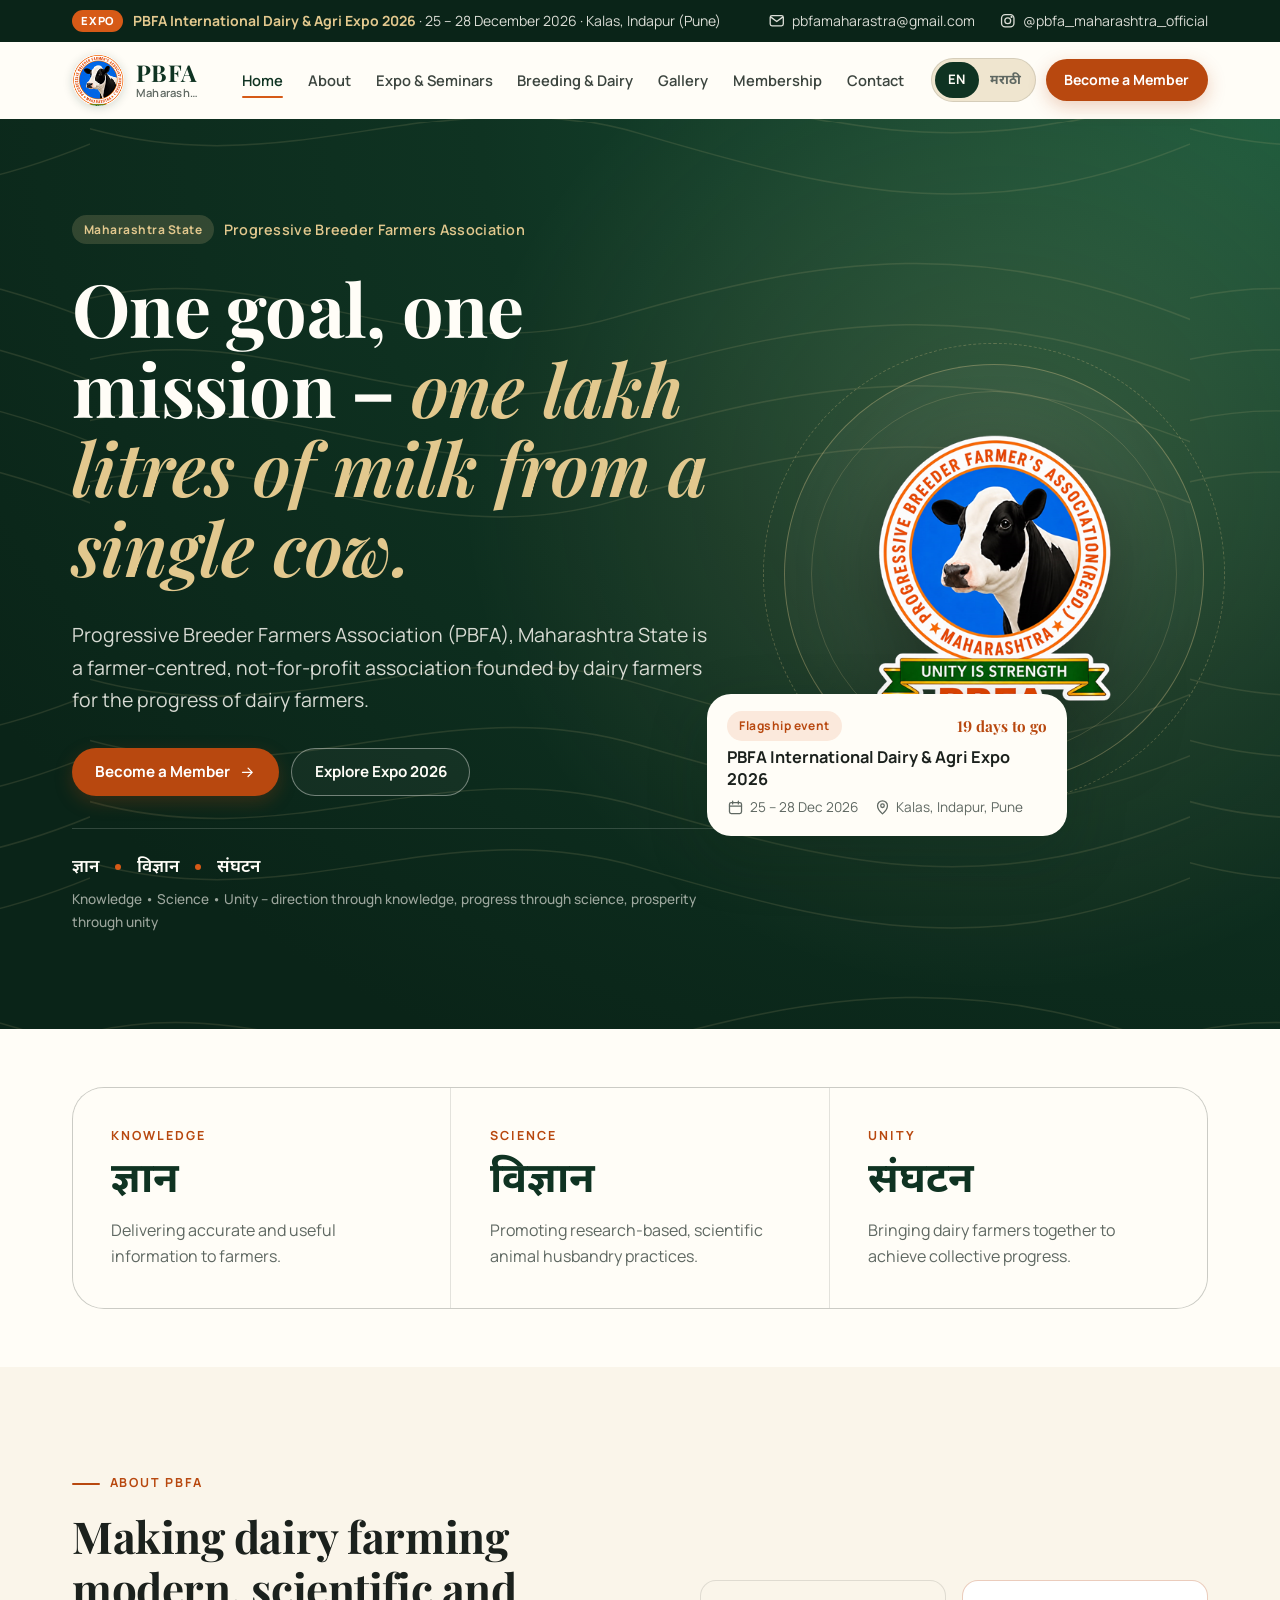
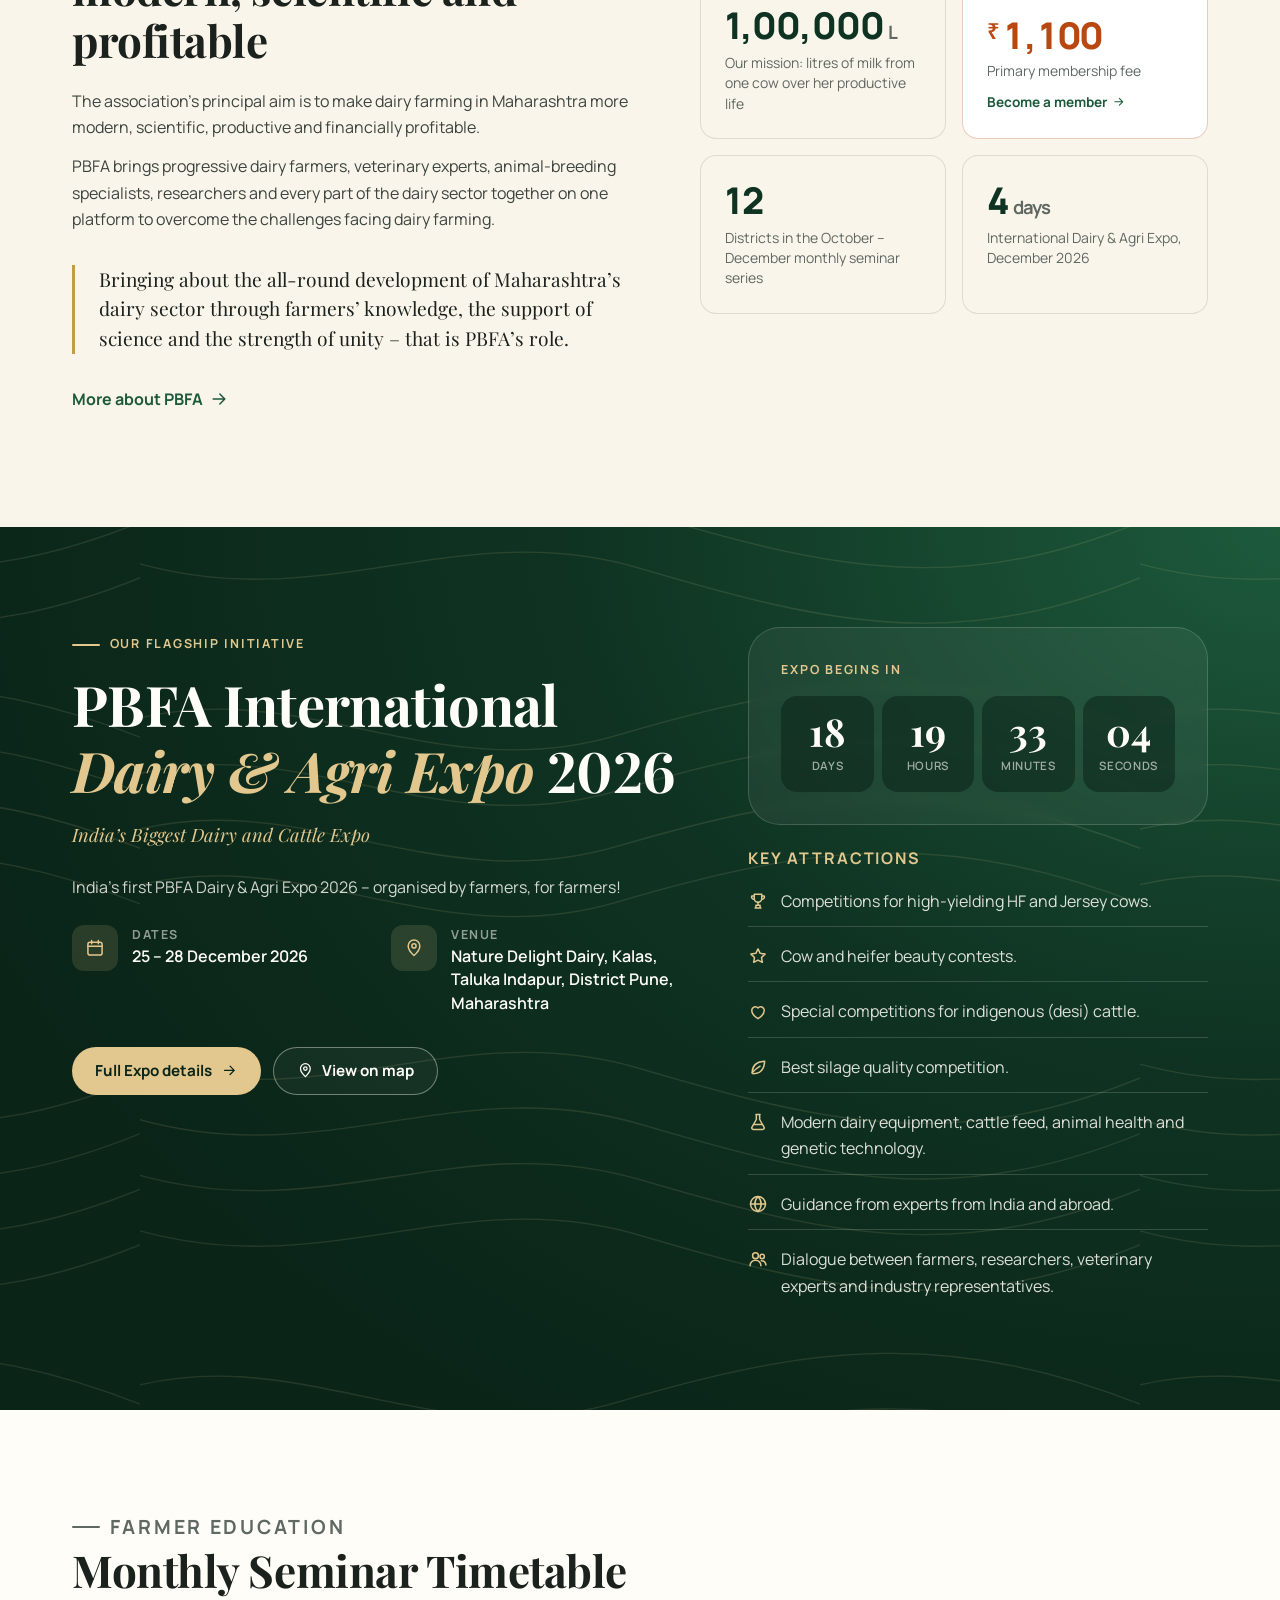
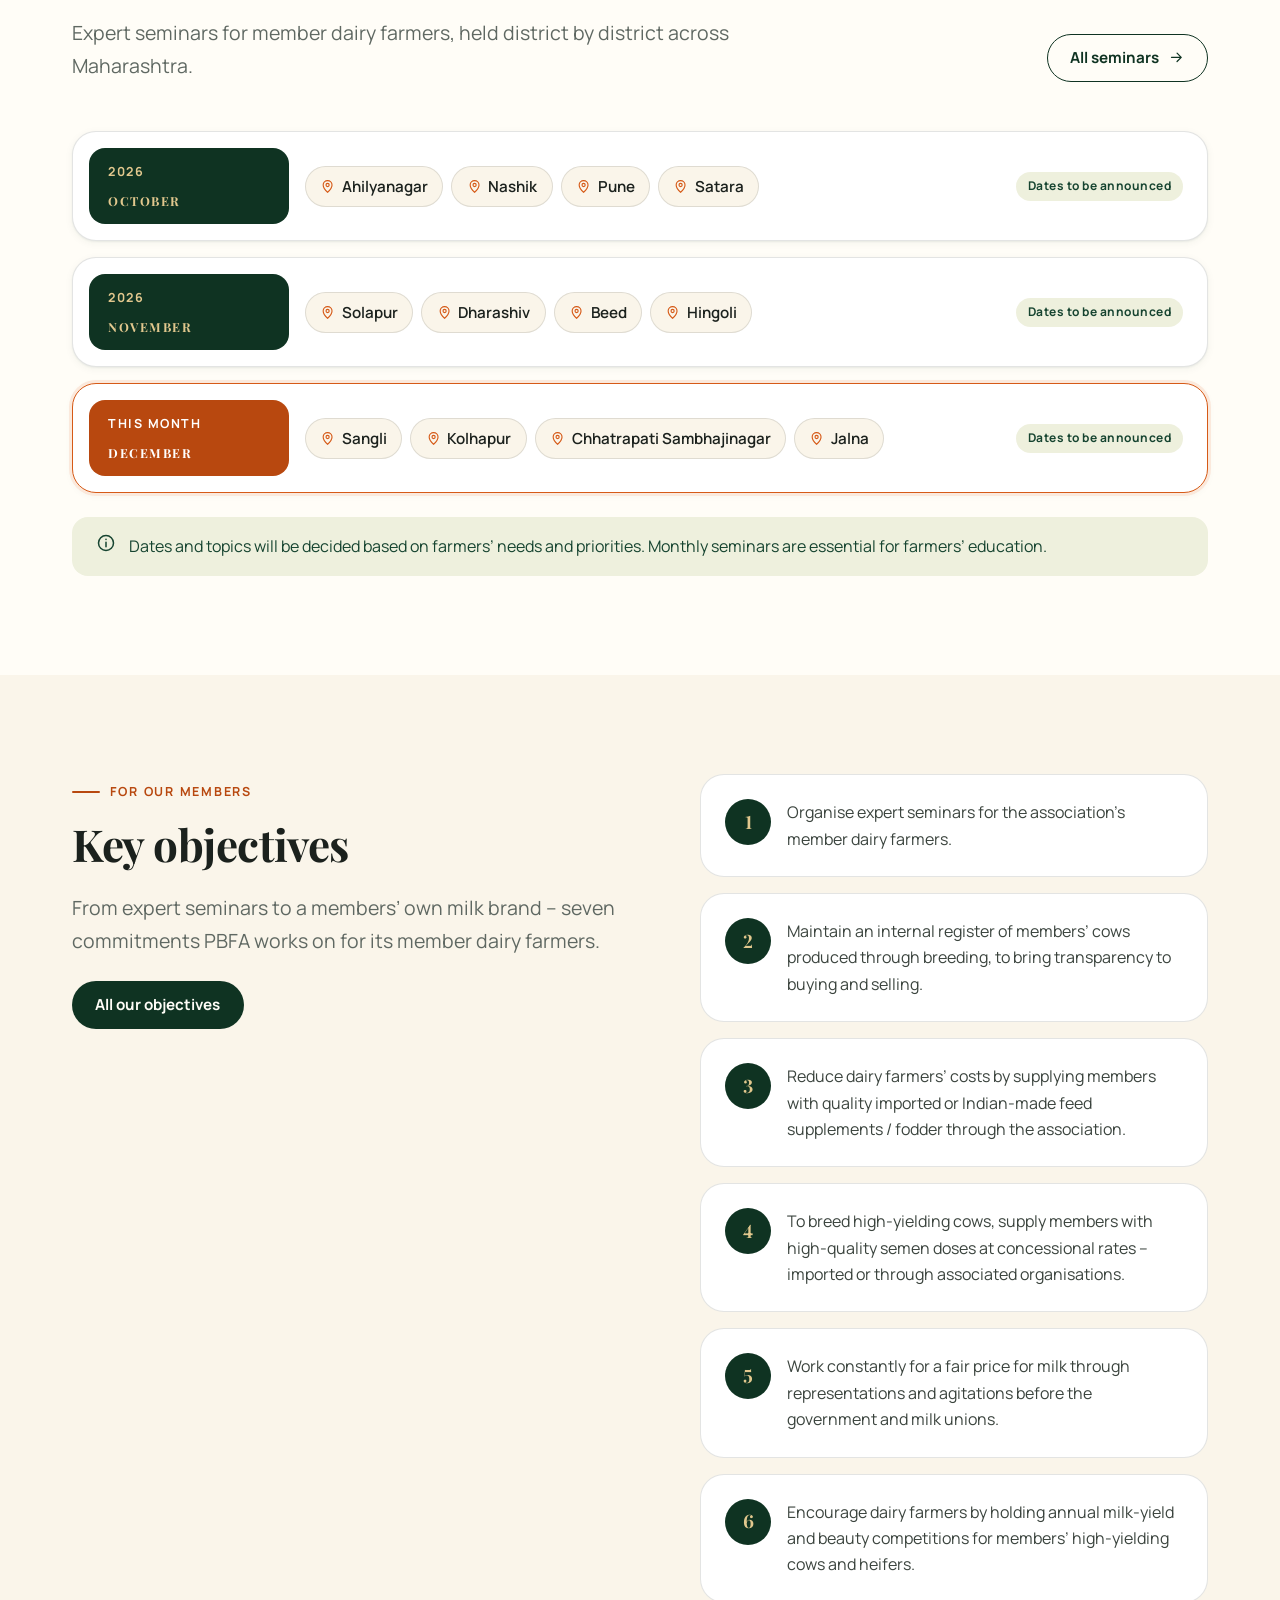
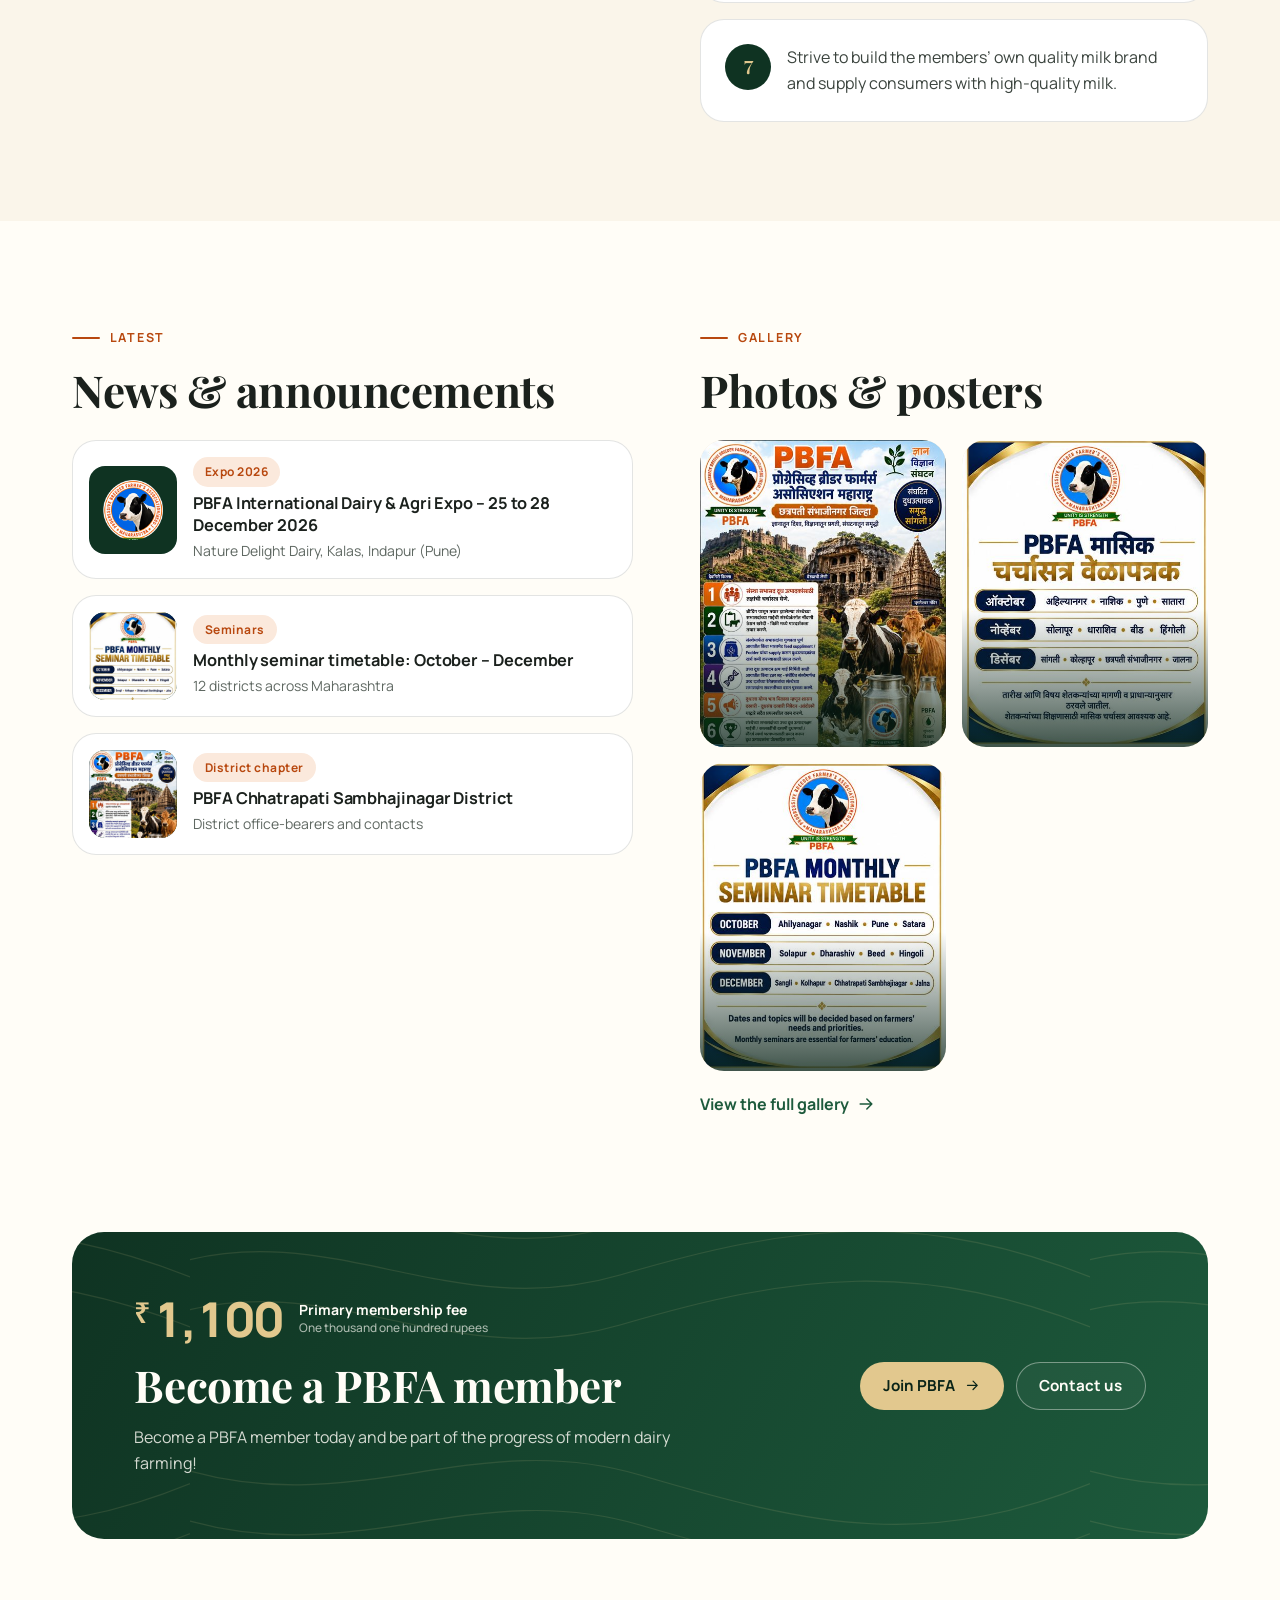
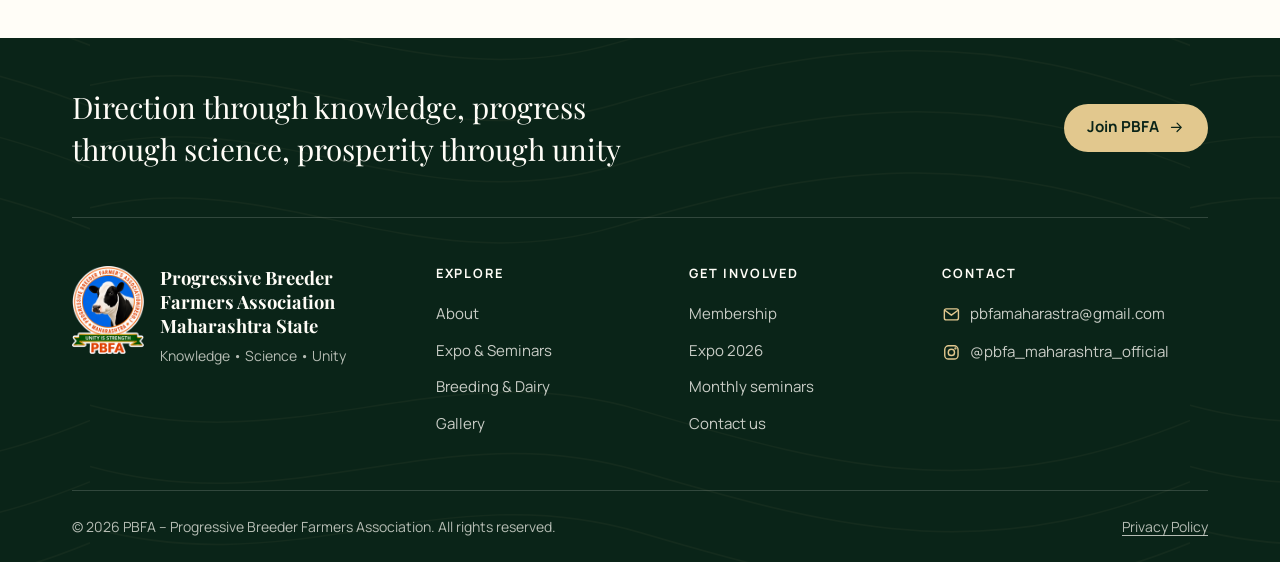
==== commit 07a78342: "Fix objectives scroll overlap on mobile, redesign ₹1,100 fee, calmer motion - Sticky objectives head" ====
--- a/index.html
+++ b/index.html
@@ -22,6 +22,7 @@
 <link rel="preconnect" href="https://fonts.googleapis.com">
 <link rel="preconnect" href="https://fonts.gstatic.com" crossorigin>
 <link rel="stylesheet" href="https://fonts.googleapis.com/css2?family=Manrope:wght@400;500;600;700;800&family=Noto+Sans+Devanagari:wght@400;500;600;700&family=Noto+Serif+Devanagari:wght@600;700&family=Playfair+Display:ital,wght@0,600;0,700;1,600&display=swap">
+<link rel="stylesheet" href="https://fonts.googleapis.com/css2?family=Noto+Sans:wght@600&text=%E2%82%B9&display=swap">
 <link rel="stylesheet" href="assets/css/variables.css">
 <link rel="stylesheet" href="assets/css/base.css">
 <link rel="stylesheet" href="assets/css/layout.css">
@@ -119,7 +120,7 @@
       </div>
       <div class="facts reveal">
         <div class="fact"><span class="fact__value">1,00,000<small>L</small></span><span class="fact__label"><span lang="mr">ध्येय: एका गाईपासून तिच्या संपूर्ण उत्पादक आयुष्यात</span><span lang="en">Our mission: litres of milk from one cow over her productive life</span></span></div>
-        <div class="fact"><span class="fact__value">₹1,100</span><span class="fact__label"><span lang="mr">प्राथमिक सभासदत्व शुल्क</span><span lang="en">Primary membership fee</span></span></div>
+        <a class="fact fact--link" href="membership.html"><span class="fact__value"><span class="price" role="text" aria-label="₹1,100"><span class="price__cur" aria-hidden="true">₹</span><span aria-hidden="true">1,100</span></span></span><span class="fact__label"><span lang="mr">प्राथमिक सभासदत्व शुल्क</span><span lang="en">Primary membership fee</span></span><span class="fact__more"><span lang="mr">सभासद व्हा</span><span lang="en">Become a member</span> <svg class="icon" aria-hidden="true"><use href="assets/icons/icons.svg#arrow-right"/></svg></span></a>
         <div class="fact"><span class="fact__value">12</span><span class="fact__label"><span lang="mr">ऑक्टोबर – डिसेंबर मासिक चर्चासत्रांतील जिल्हे</span><span lang="en">Districts in the October – December monthly seminar series</span></span></div>
         <div class="fact"><span class="fact__value">4<small lang="mr">दिवस</small><small lang="en">days</small></span><span class="fact__label"><span lang="mr">आंतरराष्ट्रीय डेअरी व कृषी प्रदर्शन, डिसेंबर 2026</span><span lang="en">International Dairy &amp; Agri Expo, December 2026</span></span></div>
       </div>
@@ -177,7 +178,7 @@
   <!-- ================= KEY OBJECTIVES ================= -->
   <section class="section section--cream" aria-labelledby="obj-title">
     <div class="container split" style="align-items:start">
-      <div class="reveal" style="position:sticky;top:calc(var(--header-h) + 2rem)">
+      <div class="reveal sticky-col">
         <p class="eyebrow"><span lang="mr">सभासदांसाठी</span><span lang="en">For our members</span></p>
         <h2 id="obj-title"><span lang="mr">प्रमुख उद्दिष्टे</span><span lang="en">Key objectives</span></h2>
         <p class="lead"><span lang="mr">चर्चासत्रांपासून ते स्वतःच्या दूध ब्रँडपर्यंत – सभासद दूध उत्पादकांच्या प्रगतीसाठी PBFA ची सात प्रमुख उद्दिष्टे.</span><span lang="en">From expert seminars to a members’ own milk brand – seven commitments PBFA works on for its member dairy farmers.</span></p>
@@ -186,13 +187,13 @@
         </div>
       </div>
       <ol class="objectives" style="grid-template-columns:1fr">
-        <li class="objective objective--plain reveal"><span class="objective__num">1</span><p><span lang="mr">संस्था सभासद दूध उत्पादकांसाठी तज्ञांची चर्चासत्र घेणे.</span><span lang="en">Organise expert seminars for the association’s member dairy farmers.</span></p></li>
-        <li class="objective objective--plain reveal"><span class="objective__num">2</span><p><span lang="mr">ब्रिडिंग पासून तयार झालेल्या संस्थेच्या सभासदांच्या गाईंची संस्थेअंतर्गत नोंदणी ठेऊन खरेदी - विक्री मध्ये पारदर्शकता तयार करणे.</span><span lang="en">Maintain an internal register of members’ cows produced through breeding, to bring transparency to buying and selling.</span></p></li>
-        <li class="objective objective--plain reveal"><span class="objective__num">3</span><p><span lang="mr">संस्थेमार्फत सभासदांना गुणवत्ता पूर्ण आयातीत किंवा भारतमेड feed suppliment / Fodder यांचा supply करून दुधउत्पादकांचा खर्च कमी करण्यासाठी प्रयत्न करणे.</span><span lang="en">Reduce dairy farmers’ costs by supplying members with quality imported or Indian-made feed supplements / fodder through the association.</span></p></li>
-        <li class="objective objective--plain reveal"><span class="objective__num">4</span><p><span lang="mr">उच्च दुध उत्पादन क्षम गाई निर्मिती साठी आयातीत किंवा इतर सह - संबधित संस्थेमार्फत उच्च दर्जाच्या रेतमात्रांचा संस्थेच्या सभासदांना सवलतीच्या दरात पुरवठा करणे.</span><span lang="en">To breed high-yielding cows, supply members with high-quality semen doses at concessional rates – imported or through associated organisations.</span></p></li>
-        <li class="objective objective--plain reveal"><span class="objective__num">5</span><p><span lang="mr">दुधाला योग्य भाव मिळावा म्हणून शासन दरबारी - दूधसंघ दरबारी निवेदन -आंदोलने याद्वारे सदैव प्रयत्नशील काम करणे.</span><span lang="en">Work constantly for a fair price for milk through representations and agitations before the government and milk unions.</span></p></li>
-        <li class="objective objective--plain reveal"><span class="objective__num">6</span><p><span lang="mr">संस्थेच्या सभासदांच्या उच्च दूध उत्पादनक्षम गाईंची / कालवडींची दरवर्षी दूधस्पर्धा / सौंदर्य स्पर्धा भरवण्यासाठी प्रयत्न करून दुध उत्पादकांना प्रोत्साहित करणे.</span><span lang="en">Encourage dairy farmers by holding annual milk-yield and beauty competitions for members’ high-yielding cows and heifers.</span></p></li>
-        <li class="objective objective--plain reveal"><span class="objective__num">7</span><p><span lang="mr">संस्थेच्या दुधउत्पादकांचा दुधाचा स्वतःचा गुणवत्ता पूर्ण ब्रँड तयार करून ग्राहकांना दर्जेदार दुधाचा पुरवठा करण्यासाठी प्रयत्नशील राहणे.</span><span lang="en">Strive to build the members’ own quality milk brand and supply consumers with high-quality milk.</span></p></li>
+        <li class="objective objective--plain"><span class="objective__num">1</span><p><span lang="mr">संस्था सभासद दूध उत्पादकांसाठी तज्ञांची चर्चासत्र घेणे.</span><span lang="en">Organise expert seminars for the association’s member dairy farmers.</span></p></li>
+        <li class="objective objective--plain"><span class="objective__num">2</span><p><span lang="mr">ब्रिडिंग पासून तयार झालेल्या संस्थेच्या सभासदांच्या गाईंची संस्थेअंतर्गत नोंदणी ठेऊन खरेदी - विक्री मध्ये पारदर्शकता तयार करणे.</span><span lang="en">Maintain an internal register of members’ cows produced through breeding, to bring transparency to buying and selling.</span></p></li>
+        <li class="objective objective--plain"><span class="objective__num">3</span><p><span lang="mr">संस्थेमार्फत सभासदांना गुणवत्ता पूर्ण आयातीत किंवा भारतमेड feed suppliment / Fodder यांचा supply करून दुधउत्पादकांचा खर्च कमी करण्यासाठी प्रयत्न करणे.</span><span lang="en">Reduce dairy farmers’ costs by supplying members with quality imported or Indian-made feed supplements / fodder through the association.</span></p></li>
+        <li class="objective objective--plain"><span class="objective__num">4</span><p><span lang="mr">उच्च दुध उत्पादन क्षम गाई निर्मिती साठी आयातीत किंवा इतर सह - संबधित संस्थेमार्फत उच्च दर्जाच्या रेतमात्रांचा संस्थेच्या सभासदांना सवलतीच्या दरात पुरवठा करणे.</span><span lang="en">To breed high-yielding cows, supply members with high-quality semen doses at concessional rates – imported or through associated organisations.</span></p></li>
+        <li class="objective objective--plain"><span class="objective__num">5</span><p><span lang="mr">दुधाला योग्य भाव मिळावा म्हणून शासन दरबारी - दूधसंघ दरबारी निवेदन -आंदोलने याद्वारे सदैव प्रयत्नशील काम करणे.</span><span lang="en">Work constantly for a fair price for milk through representations and agitations before the government and milk unions.</span></p></li>
+        <li class="objective objective--plain"><span class="objective__num">6</span><p><span lang="mr">संस्थेच्या सभासदांच्या उच्च दूध उत्पादनक्षम गाईंची / कालवडींची दरवर्षी दूधस्पर्धा / सौंदर्य स्पर्धा भरवण्यासाठी प्रयत्न करून दुध उत्पादकांना प्रोत्साहित करणे.</span><span lang="en">Encourage dairy farmers by holding annual milk-yield and beauty competitions for members’ high-yielding cows and heifers.</span></p></li>
+        <li class="objective objective--plain"><span class="objective__num">7</span><p><span lang="mr">संस्थेच्या दुधउत्पादकांचा दुधाचा स्वतःचा गुणवत्ता पूर्ण ब्रँड तयार करून ग्राहकांना दर्जेदार दुधाचा पुरवठा करण्यासाठी प्रयत्नशील राहणे.</span><span lang="en">Strive to build the members’ own quality milk brand and supply consumers with high-quality milk.</span></p></li>
       </ol>
     </div>
   </section>
@@ -219,7 +220,10 @@
     <div class="container">
       <div class="cta-band reveal">
         <div>
-          <div class="price-tag"><b>₹1,100</b><span><span lang="mr">प्राथमिक सभासदत्व शुल्क</span><span lang="en">Primary membership</span></span></div>
+          <div class="price-block">
+            <span class="price price--lg" role="text" aria-label="₹1,100"><span class="price__cur" aria-hidden="true">₹</span><span aria-hidden="true">1,100</span></span>
+            <span class="price-block__label"><span lang="mr">प्राथमिक सभासदत्व शुल्क</span><span lang="en">Primary membership fee</span><small><span lang="mr">एक हजार शंभर रुपये</span><span lang="en">One thousand one hundred rupees</span></small></span>
+          </div>
           <h2 id="join-title"><span lang="mr">PBFA सभासदत्व</span><span lang="en">Become a PBFA member</span></h2>
           <p><span lang="mr">आजच PBFA चे सभासद व्हा आणि आधुनिक दुग्धव्यवसायाच्या प्रगतीमध्ये सहभागी व्हा!</span><span lang="en">Become a PBFA member today and be part of the progress of modern dairy farming!</span></p>
         </div>
--- a/assets/css/variables.css
+++ b/assets/css/variables.css
@@ -36,9 +36,9 @@
   --line-light: rgba(255, 253, 247, .16);
 
   /* Typography */
-  --font-sans: "Manrope", "Noto Sans Devanagari", system-ui, -apple-system, "Segoe UI", sans-serif;
-  --font-serif: "Playfair Display", "Noto Serif Devanagari", Georgia, serif;
-  --font-deva: "Noto Sans Devanagari", "Manrope", sans-serif;
+  --font-sans: "Manrope", "Noto Sans Devanagari", "Noto Sans", system-ui, -apple-system, "Segoe UI", sans-serif;
+  --font-serif: "Playfair Display", "Noto Serif Devanagari", "Noto Sans", Georgia, serif;
+  --font-deva: "Noto Sans Devanagari", "Manrope", "Noto Sans", sans-serif;
 
   --fs-hero: clamp(2.35rem, 1.4rem + 4.2vw, 4.6rem);
   --fs-h1: clamp(2.1rem, 1.5rem + 2.6vw, 3.5rem);
--- a/assets/css/base.css
+++ b/assets/css/base.css
@@ -81,10 +81,38 @@
 }
 .skip-link:focus { top: 1rem; color: var(--ivory); }
 
-/* Scroll reveal (only active when JS adds .js and motion is allowed) */
+/* Numbers: lining figures everywhere (Playfair defaults to old-style figures) */
+body { font-variant-numeric: lining-nums; }
+
+/* ---------- Marathi (Devanagari) typography ----------
+   Letter-spacing breaks Devanagari conjuncts/matras and there is no true
+   Devanagari italic (browsers fake a slant), so neutralise both for Marathi. */
+body [lang="mr"] { letter-spacing: 0 !important; }
+body [lang="mr"] em, em[lang="mr"] { font-style: normal; }
+.eyebrow [lang="mr"] { font-size: 1.08em; }
+
+/* Sticky side column – only when it really sits beside its content (2 columns).
+   On one-column layouts it must scroll normally, otherwise it overlaps the list. */
+@media (min-width: 960px) {
+  .sticky-col { position: sticky; top: calc(var(--header-h) + 2rem); }
+}
+
+/* Scroll reveal – used only on section-level blocks (not on every card).
+   Short distance + quick fade so content never feels delayed. */
 @media (prefers-reduced-motion: no-preference) {
-  .js .reveal { opacity: 0; transform: translateY(18px); transition: opacity .7s var(--ease), transform .7s var(--ease); }
+  .js .reveal { opacity: 0; transform: translateY(12px); transition: opacity .5s var(--ease), transform .5s var(--ease); }
   .js .reveal.is-visible { opacity: 1; transform: none; }
+  /* Never animate a sticky element's transform – it fights with sticky positioning */
+  .js .reveal.sticky-col { transform: none; }
+
+  /* Hero entrance: one short, staggered fade-up on first paint (CSS only) */
+  .hero__grid > div:first-child > * { animation: rise .6s var(--ease) both; }
+  .hero__grid > div:first-child > :nth-child(2) { animation-delay: .06s; }
+  .hero__grid > div:first-child > :nth-child(3) { animation-delay: .12s; }
+  .hero__grid > div:first-child > :nth-child(n+4) { animation-delay: .18s; }
+  .hero__visual { animation: fade .8s .15s var(--ease) both; }
+  @keyframes rise { from { opacity: 0; transform: translateY(14px); } }
+  @keyframes fade { from { opacity: 0; } }
 }
 @media (prefers-reduced-motion: reduce) {
   html { scroll-behavior: auto; }
--- a/assets/css/layout.css
+++ b/assets/css/layout.css
@@ -40,6 +40,7 @@
   position: relative; display: block; padding: .55rem .7rem; border-radius: var(--r-sm);
   color: var(--ink-700); font-size: .92rem; font-weight: 600; text-decoration: none; white-space: nowrap;
 }
+.nav__link { transition: color .2s, background-color .2s; }
 .nav__link:hover { color: var(--forest-900); background: var(--olive-100); }
 .nav__link[aria-current="page"] { color: var(--forest-900); }
 .nav__link[aria-current="page"]::after {
--- a/assets/css/components.css
+++ b/assets/css/components.css
@@ -69,7 +69,7 @@
 /* ---------- Fact tiles ---------- */
 .facts { display: grid; grid-template-columns: repeat(2, 1fr); gap: var(--s-4); }
 .fact { padding: var(--s-5); border-radius: var(--r-md); background: var(--cream); border: 1px solid var(--line); }
-.fact__value { display: block; font-family: var(--font-serif); font-size: clamp(1.7rem, 1.3rem + 1.4vw, 2.4rem); font-weight: 700; color: var(--forest-900); line-height: 1.1; }
+.fact__value { display: block; font-family: var(--font-sans); font-size: clamp(1.7rem, 1.3rem + 1.4vw, 2.3rem); font-weight: 800; letter-spacing: -.02em; color: var(--forest-900); line-height: 1.1; }
 .fact__value small { font-size: .5em; font-family: var(--font-sans); font-weight: 700; color: var(--ink-500); margin-left: .2rem; }
 .fact__label { display: block; margin-top: .45rem; font-size: var(--fs-small); color: var(--ink-500); line-height: 1.45; }
 
@@ -245,9 +245,49 @@
 @media (min-width: 900px) { .cta-band { grid-template-columns: 1fr auto; } }
 .cta-band h2 { color: var(--ivory); margin-bottom: .3em; }
 .cta-band p { margin: 0; max-width: 60ch; }
-.price-tag { display: inline-flex; align-items: baseline; gap: .5rem; margin-bottom: var(--s-4); }
-.price-tag b { font-family: var(--font-serif); font-size: clamp(2.2rem, 1.6rem + 2vw, 3.2rem); color: var(--gold-300); line-height: 1; }
-.price-tag span { font-size: var(--fs-small); text-transform: uppercase; letter-spacing: .1em; font-weight: 700; }
+/* ---------- Price (₹) ----------
+   The ₹ glyph is not in Manrope/Playfair, so it is drawn from a 1-glyph
+   Noto Sans subset (loaded in every page <head>) for identical rendering on
+   every phone. Digits: Manrope ExtraBold, lining + tabular figures. */
+.price {
+  display: inline-flex; align-items: flex-start; gap: .06em; white-space: nowrap;
+  font-family: var(--font-sans); font-weight: 800; line-height: 1; letter-spacing: -.02em;
+  font-variant-numeric: lining-nums tabular-nums;
+}
+.price__cur { font-family: "Noto Sans", var(--font-sans); font-weight: 600; font-size: .6em; line-height: 1; margin-top: .12em; letter-spacing: 0; }
+.price--lg { font-size: clamp(2.25rem, 1.8rem + 1.6vw, 3rem); }
+.price--xl { font-size: clamp(3rem, 2.3rem + 2.8vw, 4.25rem); }
+
+.price-block { display: flex; flex-wrap: wrap; align-items: center; gap: .4rem 1rem; margin-bottom: var(--s-4); }
+.price-block .price { color: var(--gold-300); }
+.price-block__label { display: grid; line-height: 1.35; font-size: var(--fs-small); font-weight: 700; color: var(--ivory); }
+.price-block__label small { font-weight: 500; color: rgba(255, 253, 247, .65); font-size: .85em; }
+
+/* Membership fee card */
+.fee-card {
+  position: relative; overflow: hidden; padding: clamp(1.6rem, 1.2rem + 1.6vw, 2.5rem); border-radius: var(--r-xl);
+  background: radial-gradient(120% 100% at 100% 0%, var(--forest-700), var(--forest-900) 60%); color: rgba(255, 253, 247, .82);
+  box-shadow: var(--shadow-md);
+}
+.fee-card::before { content: ""; position: absolute; inset: 0; background: var(--contour) center/700px auto; opacity: .6; pointer-events: none; }
+.fee-card::after { content: ""; position: absolute; left: 0; right: 0; top: 0; height: 4px; background: linear-gradient(90deg, var(--gold-500), var(--gold-300), var(--saffron-500)); }
+.fee-card > * { position: relative; }
+.fee-card__label { display: block; font-size: var(--fs-label); font-weight: 700; letter-spacing: .14em; text-transform: uppercase; color: var(--gold-300); }
+.fee-card__amount { margin: .6rem 0 .35rem; color: var(--ivory); }
+.fee-card__words { margin: 0; font-size: .92rem; color: rgba(255, 253, 247, .7); }
+.fee-card hr { border: 0; height: 1px; background: var(--line-light); margin: var(--s-5) 0; }
+.fee-card h2 { color: var(--ivory); font-family: var(--font-sans); font-size: 1.05rem; margin-bottom: .5rem; }
+.fee-card .highlights li { color: rgba(255, 253, 247, .88); }
+.fee-card .btn { width: 100%; margin-top: var(--s-5); }
+.fee-card__foot { display: flex; gap: .5rem; align-items: flex-start; margin: var(--s-4) 0 0; font-size: .85rem; color: rgba(255, 253, 247, .65); }
+.fee-card__foot .icon { color: var(--gold-300); margin-top: .1rem; }
+
+/* Small fee chip (page banners) */
+.fee-chip {
+  display: inline-flex; align-items: center; gap: .6rem; margin-top: var(--s-5); padding: .45rem .5rem .45rem 1rem; border-radius: var(--r-pill);
+  background: rgba(255, 253, 247, .08); border: 1px solid var(--line-light); color: rgba(255, 253, 247, .85); font-size: .92rem; font-weight: 600;
+}
+.fee-chip .price { font-size: 1.15rem; color: var(--forest-950); background: var(--gold-300); padding: .35rem .75rem; border-radius: var(--r-pill); }
 
 /* ---------- Forms ---------- */
 .form { display: grid; gap: var(--s-4); }
@@ -288,3 +328,20 @@
 }
 .steps strong { display: block; color: var(--ink-900); }
 .steps p { margin: 0; color: var(--ink-500); font-size: .95rem; }
+
+/* Touch devices: no hover "lift" (it sticks after a tap and causes jumpy scrolling) */
+@media (hover: none) {
+  .card--hover:hover, .update:hover, a.contact-card:hover, .hero-card:hover { transform: none; box-shadow: var(--shadow-sm); }
+  .gallery__btn:hover img { transform: none; }
+}
+/* Pressed feedback for touch */
+.btn:active, .filter:active, .lang-switch button:active { transform: scale(.98); }
+
+/* Clickable fact tile (membership fee on home) */
+a.fact--link { display: block; text-decoration: none; background: #fff; border-color: rgba(184, 72, 15, .28); transition: border-color .2s, box-shadow .2s; }
+a.fact--link:hover { border-color: var(--saffron-600); box-shadow: var(--shadow-md); }
+.fact--link .fact__value { color: var(--saffron-600); }
+.fact__more { display: inline-flex; align-items: center; gap: .3rem; margin-top: .6rem; font-size: .85rem; font-weight: 700; color: var(--forest-700); }
+.fact__more .icon { width: 1em; height: 1em; transition: transform .2s var(--ease); }
+a.fact--link:hover .fact__more .icon { transform: translateX(3px); }
+.fee-chip .price__cur { font-size: .78em; margin-top: .06em; }
--- a/assets/css/pages.css
+++ b/assets/css/pages.css
@@ -33,10 +33,6 @@
 .medallion::before { inset: -22px; }
 .medallion::after { inset: 26px; border-style: solid; border-color: rgba(226, 200, 142, .18); }
 .medallion img { width: 56%; height: auto; transform: translateY(2%); filter: drop-shadow(0 24px 40px rgba(0, 0, 0, .35)); }
-@media (prefers-reduced-motion: no-preference) {
-  .medallion::before { animation: spin 80s linear infinite; }
-  @keyframes spin { to { transform: rotate(360deg); } }
-}
 .hero-card {
   position: relative; width: min(100%, 360px); margin-top: -2.5rem; padding: 1.1rem 1.25rem; border-radius: var(--r-lg);
   background: var(--ivory); color: var(--ink-700); box-shadow: var(--shadow-lg); display: grid; gap: .35rem; text-decoration: none;
